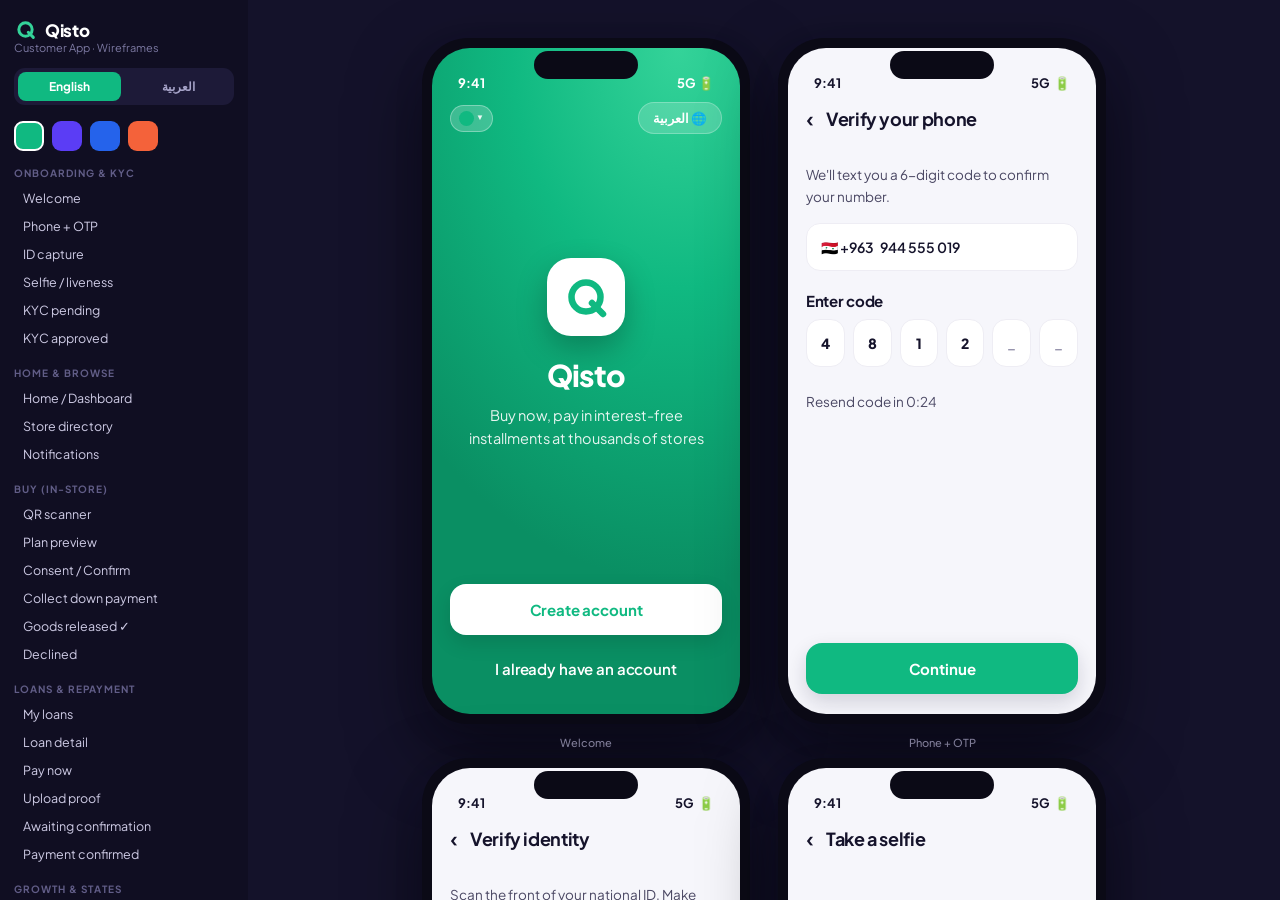
==== index.html @ 7a5c7485 "Qisto BNPL customer-app interactive wireframes Co-Authored-By: Claude Opus 4.8 <noreply@anthropic.co" ====
<!DOCTYPE html>
<html lang="en">
<head>
<meta charset="UTF-8">
<meta name="viewport" content="width=device-width, initial-scale=1.0">
<title>Qisto — Customer App Wireframes</title>
<link rel="preconnect" href="https://fonts.googleapis.com">
<link rel="preconnect" href="https://fonts.gstatic.com" crossorigin>
<link href="https://fonts.googleapis.com/css2?family=Plus+Jakarta+Sans:wght@400;500;600;700;800&family=IBM+Plex+Sans+Arabic:wght@400;500;600;700&display=swap" rel="stylesheet">
<style>
  :root{
    --brand:#5B3DF5; --brand2:#8B6FFF; --brand-d:#4A2FE0; --brand-l:#efebff;
    --mint:#10D9A0; --mint-l:#e3faf3; --warn:#FF9F1C; --warn-l:#fff3e2;
    --bad:#FF5A5F; --bad-l:#ffecee;
    --ink:#15132b; --ink2:#4a4763; --mut:#9794ad; --line:#eeedf4; --bg:#f6f6fb; --card:#fff;
    --r:22px; --sh:0 4px 18px rgba(24,20,60,.06); --sh2:0 10px 30px rgba(24,20,60,.10);
    --lat:'Plus Jakarta Sans',-apple-system,'Segoe UI',Roboto,sans-serif;
    --ar:'IBM Plex Sans Arabic','Geeza Pro',Tahoma,sans-serif;
  }
  body[data-theme="green"]{
    --brand:#10B981; --brand2:#34D399; --brand-d:#0a8f63; --brand-l:#e3f8ef;
    --mint:#0EA5A5; --mint-l:#e1f6f6;
  }
  body[data-theme="violet"]{
    --brand:#5B3DF5; --brand2:#8B6FFF; --brand-d:#4A2FE0; --brand-l:#efebff;
    --mint:#10D9A0; --mint-l:#e3faf3;
  }
  body[data-theme="ocean"]{
    --brand:#2563EB; --brand2:#4F84F7; --brand-d:#1b4fc4; --brand-l:#e8effd;
    --mint:#06B6D4; --mint-l:#e0f7fb;
  }
  body[data-theme="sunset"]{
    --brand:#F4623A; --brand2:#FF8A5B; --brand-d:#d84a26; --brand-l:#ffeae3;
    --mint:#0EA5A5; --mint-l:#e1f6f6;
  }
  .themesel{background:rgba(255,255,255,.18);border:1px solid rgba(255,255,255,.28);color:#fff;font-size:12.5px;font-weight:700;padding:7px 12px;border-radius:20px;cursor:pointer;font-family:inherit;-webkit-appearance:none;appearance:none;outline:none}
  .themesel option{color:#15132b}
  .swatches{display:flex;gap:8px;margin-bottom:16px}
  .sw{width:30px;height:30px;border-radius:9px;border:2px solid transparent;cursor:pointer;padding:0}
  .sw.on{border-color:#fff}
  .cpick{position:relative}
  .cpick-btn{display:flex;align-items:center;gap:2px;background:rgba(255,255,255,.2);border:1px solid rgba(255,255,255,.32);border-radius:20px;padding:5px 8px;cursor:pointer;color:#fff;line-height:0}
  .cdot{width:15px;height:15px;border-radius:50%;display:inline-block;border:none;padding:0}
  .cmenu{position:absolute;top:36px;inset-inline-start:0;background:#fff;border-radius:16px;padding:9px;display:none;box-shadow:0 14px 32px rgba(0,0,0,.28);z-index:70}
  .cmenu.open{display:flex;gap:9px}
  .cmenu .cdot.pick{width:26px;height:26px;cursor:pointer;border:2px solid #fff;box-shadow:0 0 0 1.5px #e6e6f0}
  .cmenu .cdot.pick:hover{transform:scale(1.12)}
  *{box-sizing:border-box;margin:0;padding:0;-webkit-font-smoothing:antialiased}
  body{font-family:var(--lat);background:#14122a;color:var(--ink);display:flex;min-height:100vh}
  /* sidebar (dev chrome) */
  .sidebar{width:248px;background:#100e22;color:#cfcce6;padding:18px 14px;overflow-y:auto;height:100vh;position:sticky;top:0;flex-shrink:0}
  .sidebar h1{font-size:17px;color:#fff;font-weight:800;letter-spacing:-.02em}
  .sidebar .sub{font-size:11px;color:#7d7aa3;margin-bottom:14px}
  .langtog{display:flex;gap:6px;background:#1d1a38;border-radius:11px;padding:4px;margin-bottom:16px}
  .langtog button{flex:1;border:none;background:transparent;color:#a6a3c8;font-size:12px;font-weight:700;padding:7px;border-radius:8px;cursor:pointer;font-family:inherit}
  .langtog button.on{background:var(--brand);color:#fff}
  .sidebar .grp{font-size:10px;text-transform:uppercase;letter-spacing:.1em;color:#615d87;margin:15px 0 5px;font-weight:700}
  .sidebar a{display:block;font-size:12.5px;color:#cfcce6;padding:6px 9px;border-radius:8px;cursor:pointer;text-decoration:none}
  .sidebar a:hover{background:#231f3f;color:#fff}
  .sidebar a.active{background:var(--brand);color:#fff}
  .stage{flex:1;display:flex;flex-wrap:wrap;gap:34px 28px;align-items:flex-start;justify-content:center;padding:38px;overflow-y:auto;height:100vh}
  /* mobile app mode (client preview) */
  body.appmode{display:block}
  body.appmode .sidebar{display:none}
  body.appmode .stage{display:flex;flex-wrap:nowrap;align-items:center;justify-content:center;padding:0;height:100dvh;background:#14122a}
  body.appmode .scapt{display:none}
  @media(max-width:700px){
    body.appmode .phone{width:100vw;height:100dvh;border-radius:0;padding:0;background:none;box-shadow:none}
    body.appmode .island{display:none}
    body.appmode .screenwrap{border-radius:0}
    body.appmode .stat{padding-top:calc(7px + env(safe-area-inset-top))}
  }
  /* phone */
  .phone{width:328px;height:686px;background:#0b0a16;border-radius:46px;padding:10px;box-shadow:var(--sh2),0 30px 70px rgba(0,0,0,.5);flex-shrink:0;position:relative}
  .screenwrap{width:100%;height:100%;background:var(--bg);border-radius:38px;overflow:hidden;position:relative}
  .island{position:absolute;top:13px;left:50%;transform:translateX(-50%);width:104px;height:28px;background:#0b0a16;border-radius:16px;z-index:50}
  .screen{display:flex;flex-direction:column;height:100%;animation:f .3s ease}
  .screen[dir="rtl"]{font-family:var(--ar)}
  .screen[dir="rtl"] .bk{transform:scaleX(-1)}
  @keyframes f{from{opacity:0;transform:translateY(8px)}to{opacity:1;transform:none}}
  .scapt{position:absolute;bottom:-25px;left:0;width:100%;text-align:center;font-size:11px;color:#86839f;font-weight:500}
  .stat{height:50px;display:flex;align-items:flex-end;justify-content:space-between;padding:0 26px 7px;font-size:13px;font-weight:700;flex-shrink:0}
  .screen[data-bg="brand"] .stat{color:#fff}
  /* generic */
  .body{flex:1;overflow-y:auto;padding:18px}
  .body::-webkit-scrollbar{width:0}
  .top{display:flex;align-items:center;gap:12px;padding:6px 18px 14px}
  .top .bk{font-size:22px;color:var(--ink);cursor:pointer;font-weight:600}
  .top h2{font-size:18px;font-weight:700;letter-spacing:-.02em}
  h2,h1,h3{letter-spacing:-.02em}
  h3{font-size:15px;font-weight:700;margin-bottom:9px}
  p.m{font-size:13.5px;color:var(--ink2);line-height:1.6}
  .card{background:var(--card);border-radius:var(--r);padding:17px;box-shadow:var(--sh);margin-bottom:13px}
  .btn{display:block;width:100%;background:var(--brand);color:#fff;border:none;padding:16px;border-radius:16px;font-size:15px;font-weight:700;cursor:pointer;text-align:center;text-decoration:none;font-family:inherit;box-shadow:0 8px 20px rgba(20,18,50,.16);letter-spacing:-.01em}
  .btn:active{transform:scale(.98)}
  .btn.sec{background:var(--brand-l);color:var(--brand);box-shadow:none}
  .btn.gho{background:transparent;color:var(--mut);box-shadow:none;font-weight:600}
  .btn.lite{background:#fff;color:var(--brand);box-shadow:0 8px 20px rgba(0,0,0,.12)}
  .ftr{padding:14px 18px 20px;flex-shrink:0}
  .ftr .btn+.btn{margin-top:8px}
  .pill{display:inline-flex;align-items:center;gap:5px;font-size:11.5px;font-weight:700;padding:5px 11px;border-radius:20px}
  .pill.ok{background:var(--mint-l);color:#06a47a} .pill.warn{background:var(--warn-l);color:#c9760a}
  .pill.bad{background:var(--bad-l);color:#e23b40} .pill.b{background:var(--brand-l);color:var(--brand)}
  .row{display:flex;justify-content:space-between;align-items:center;font-size:14px;padding:10px 0;font-weight:500}
  .row+.row{border-top:1px solid var(--line)}
  .mut{color:var(--mut);font-weight:500} .b{font-weight:700} .center{text-align:center}
  .field{background:#fff;border:1.5px solid var(--line);border-radius:14px;padding:14px;font-size:14px;margin-bottom:10px;color:var(--mut);font-weight:600}
  .big{font-size:26px;font-weight:800;letter-spacing:-.03em}
  /* brand */
  .screen[data-bg="brand"]{background:radial-gradient(120% 80% at 80% 0%,var(--brand2) 0%,var(--brand) 45%,var(--brand-d) 100%)}
  .hero{flex:1;display:flex;flex-direction:column;justify-content:center;align-items:center;color:#fff;text-align:center;padding:32px}
  .hero h1{font-size:27px;font-weight:800} .hero .logo{width:78px;height:78px;background:#fff;color:var(--brand);border-radius:24px;display:flex;align-items:center;justify-content:center;font-size:38px;margin-bottom:20px;box-shadow:0 12px 30px rgba(0,0,0,.25)}
  .badge{width:90px;height:90px;border-radius:50%;display:flex;align-items:center;justify-content:center;font-size:44px;margin:0 auto 16px}
  .glass{background:rgba(255,255,255,.16);backdrop-filter:blur(8px);border:1px solid rgba(255,255,255,.18);border-radius:20px}
  .lvlbadge{background:rgba(255,255,255,.22);font-size:11px;font-weight:800;padding:4px 11px;border-radius:20px;letter-spacing:.04em}
  /* credit card */
  .creditcard{background:radial-gradient(130% 90% at 85% 10%,var(--brand2),var(--brand) 55%,var(--brand-d));border-radius:22px;padding:20px;color:#fff;margin-bottom:15px;box-shadow:0 14px 30px rgba(20,18,50,.22);position:relative;overflow:hidden}
  .creditcard::after{content:'';position:absolute;right:-30px;top:-30px;width:120px;height:120px;background:rgba(255,255,255,.12);border-radius:50%}
  .creditcard .lab{font-size:11px;opacity:.85;font-weight:600}
  .bar{height:8px;background:rgba(255,255,255,.28);border-radius:6px;margin:11px 0 7px;overflow:hidden}
  .bar i{display:block;height:100%;background:#fff;border-radius:6px}
  /* scan */
  .scanview{flex:1;background:#0f0d1c;display:flex;flex-direction:column;align-items:center;justify-content:center;color:#fff;position:relative}
  .scanbox{width:190px;height:190px;border-radius:28px;position:relative;box-shadow:0 0 0 3px var(--brand2)}
  .scanbox span{position:absolute;width:26px;height:26px;border:3px solid var(--mint)}
  .scanbox .tl{top:-3px;left:-3px;border-right:0;border-bottom:0;border-radius:12px 0 0 0}
  .scanbox .tr{top:-3px;right:-3px;border-left:0;border-bottom:0;border-radius:0 12px 0 0}
  .scanbox .bl{bottom:-3px;left:-3px;border-right:0;border-top:0;border-radius:0 0 0 12px}
  .scanbox .br{bottom:-3px;right:-3px;border-left:0;border-top:0;border-radius:0 0 12px 0}
  .scanbox::after{content:'';position:absolute;left:10px;right:10px;top:50%;height:2px;background:var(--mint);box-shadow:0 0 14px var(--mint)}
  /* timeline */
  .timeline .step{display:flex;gap:13px;padding-bottom:16px;position:relative}
  .timeline .dot{width:28px;height:28px;border-radius:50%;display:flex;align-items:center;justify-content:center;font-size:13px;font-weight:700;flex-shrink:0;z-index:2}
  .timeline .step:not(:last-child)::before{content:'';position:absolute;inset-inline-start:14px;top:28px;bottom:2px;width:2px;background:var(--line)}
  .upbox{border:2px dashed #cdc8ec;border-radius:18px;padding:30px;text-align:center;color:var(--mut);font-size:13px;background:#faf9ff;font-weight:600}
  .store{display:flex;gap:12px;align-items:center;padding:13px 0;border-bottom:1px solid var(--line)}
  .slogo{width:46px;height:46px;border-radius:14px;background:var(--brand-l);display:flex;align-items:center;justify-content:center;font-size:22px;flex-shrink:0}
  .notif{display:flex;gap:12px;padding:13px 0;border-bottom:1px solid var(--line);font-size:13px}
  .notif .ic{width:38px;height:38px;border-radius:12px;display:flex;align-items:center;justify-content:center;flex-shrink:0;font-size:17px}
  .conf{font-size:13.5px;display:flex;gap:10px;align-items:flex-start;padding:9px 0;line-height:1.5}
  .ck{width:22px;height:22px;background:var(--brand);border-radius:7px;flex-shrink:0;display:flex;align-items:center;justify-content:center;color:#fff;font-size:13px;font-weight:800}
  .chips{display:flex;gap:8px;margin-bottom:15px;flex-wrap:wrap}
  .chip{font-size:12px;font-weight:600;padding:7px 13px;border-radius:20px;background:#fff;border:1.5px solid var(--line);color:var(--mut)}
  .chip.on{background:var(--ink);color:#fff;border-color:var(--ink)}
  /* nav */
  .nav{display:flex;background:#fff;border-top:1px solid var(--line);flex-shrink:0;padding:9px 0 8px}
  .nav>div{flex:1;text-align:center;font-size:10px;color:var(--mut);cursor:pointer;font-weight:600}
  .nav .ic{font-size:19px;display:block;margin-bottom:3px}
  .nav>div.active{color:var(--brand)}
  .nav .scan{margin-top:-30px}
  .nav .scanbtn{width:54px;height:54px;background:linear-gradient(135deg,var(--brand2),var(--brand));border-radius:50%;color:#fff;display:flex;align-items:center;justify-content:center;font-size:23px;margin:0 auto 3px;box-shadow:0 8px 18px rgba(20,18,50,.3)}
</style>
</head>
<body data-theme="green">
<div class="sidebar">
  <h1 style="display:flex;align-items:center;gap:8px"><span style="width:23px;height:23px;display:inline-block;color:var(--brand2)"><svg width="23" height="23" viewBox="0 0 100 100" fill="none" xmlns="http://www.w3.org/2000/svg" style="color:inherit"><circle cx="50" cy="50" r="29" stroke="currentColor" stroke-width="13"/><line x1="62" y1="62" x2="84" y2="84" stroke="currentColor" stroke-width="13" stroke-linecap="round"/></svg></span>Qisto</h1>
  <div class="sub">Customer App · Wireframes</div>
  <div class="langtog">
    <button id="lang-en" class="on" onclick="setLang('en')">English</button>
    <button id="lang-ar" onclick="setLang('ar')">العربية</button>
  </div>
  <div class="swatches">
    <button class="sw" data-th="green" onclick="setTheme('green')" style="background:#10B981" title="Green"></button>
    <button class="sw" data-th="violet" onclick="setTheme('violet')" style="background:#5B3DF5" title="Violet"></button>
    <button class="sw" data-th="ocean" onclick="setTheme('ocean')" style="background:#2563EB" title="Ocean"></button>
    <button class="sw" data-th="sunset" onclick="setTheme('sunset')" style="background:#F4623A" title="Sunset"></button>
  </div>
  <div class="grp">Onboarding & KYC</div>
  <a data-go="welcome">Welcome</a><a data-go="phone">Phone + OTP</a><a data-go="idcap">ID capture</a>
  <a data-go="selfie">Selfie / liveness</a><a data-go="pending">KYC pending</a><a data-go="approved">KYC approved</a>
  <div class="grp">Home & Browse</div>
  <a data-go="home">Home / Dashboard</a><a data-go="stores">Store directory</a><a data-go="notifs">Notifications</a>
  <div class="grp">Buy (in-store)</div>
  <a data-go="scan">QR scanner</a><a data-go="plan">Plan preview</a><a data-go="consent">Consent / Confirm</a>
  <a data-go="downpay">Collect down payment</a><a data-go="purchaseok">Goods released ✓</a><a data-go="declined">Declined</a>
  <div class="grp">Loans & Repayment</div>
  <a data-go="loans">My loans</a><a data-go="loandetail">Loan detail</a><a data-go="paynow">Pay now</a>
  <a data-go="upload">Upload proof</a><a data-go="awaiting">Awaiting confirmation</a><a data-go="paid">Payment confirmed</a>
  <div class="grp">Growth & states</div>
  <a data-go="levelup">Level-up</a><a data-go="overdue">Overdue</a>
</div>
<div class="stage" id="stage"></div>

<script>
const L = {
en:{ dir:'ltr', bk:'‹',
 w_tag:'Buy now, pay in interest-free installments at thousands of stores', create:'Create account', have:'I already have an account',
 ph_title:'Verify your phone', ph_sub:"We'll text you a 6-digit code to confirm your number.", ph_code:'Enter code', ph_resend:'Resend code in 0:24', cont:'Continue',
 id_title:'Verify identity', id_sub:'Scan the front of your national ID. Make sure it\'s well-lit and readable.', id_warn:'🇸🇾 Syrian ID not auto-readable? Tap “Submit manually” — our team reviews within 24h.', id_cap:'Capture ID', id_man:'Submit manually',
 sf_title:'Take a selfie', sf_sub:'We match your face to your ID. Blink when prompted.', sf_hint:'Center your face in the circle', submit:'Submit',
 pd_title:'Reviewing your details', pd_sub:"This usually takes a few minutes. We'll notify you the moment you're approved.", pd_ph:'Phone verified', pd_id:'ID verified', pd_match:'Identity match', done:'Done', inrev:'In review', pd_demo:'(demo) Continue to approved',
 ap_title:"You're approved!", ap_sub:"Welcome to Qisto. Here's your starting credit line.", ap_limit:'credit limit · 60% down payment', ap_tip:'Pay on time to level up → bigger limit, smaller down payment.', ap_cta:'Start shopping',
 hi:'Hola,', name:'María 👋', avail:'Available to spend', used:'Used', limit:'Limit', nextpay:'Next payment', nopay:'No payments due 🎉', scanpay:'Scan to pay in store', activeloans:'Active loans', noloans:'No active loans yet.\\nScan a store QR to make your first purchase.',
 stores:'Stores', search:'Search stores…', c_all:'All', c_gro:'Groceries', c_pha:'Pharmacy', c_ele:'Electronics', c_fas:'Fashion',
 st1:'Supermercado Central', st1d:'Groceries · in-store + online', st2:'Farmacia La Salud', st2d:'Pharmacy · in-store', st3:'TecnoStore', st3d:'Electronics · in-store + online', st4:'ModaVe', st4d:'Fashion · online', st5:'MotoMax', st5d:'Vehicles · in-store',
 notifs:'Notifications', n1:'You leveled up to Nivel 2!', n1d:'Bigger limit, lower down payment · 2h ago', n2:'Payment confirmed', n2d:'Farmacia confirmed your 280,000 SYP · yesterday', n3:'Payment due in 2 days', n3d:'Installment #2 · 280,000 SYP · ref LN-5821', n4:'Purchase approved', n4d:'Supermercado Central · 1,200,000 SYP · 3 days ago',
 sc_sub:'Scan the QR shown by the cashier', sc_hint:'The store enters the amount — you just scan and confirm.', sc_demo:'(demo) Simulate scan',
 pl_title:'Your payment plan', pl_today:'Pay today (down payment)', pl_then:'Then 3 payments of', pl_freq:'Frequency', pl_freqv:'Every 14 days · 0% interest', pl_sched:'Schedule', today:'Today', duenow:'due now', pl_uses:'Uses 1,200,000 SYP of your available credit.',
 cf_title:'Confirm purchase', cf_total:'Total', cf_down:'Down payment today', cf_inst:'3 installments', cf_agree:'Credit agreement', cf_c1:'I agree to repay <b>1,200,000 SYP</b> per the schedule above to the merchant.', cf_c2:'I understand missed payments affect my level & limit.', cf_disc:'By confirming, you accept the credit agreement. A signed receipt will be issued. <span class="mut">Qisto records this agreement; payments are made via your bank. Goods financed by the merchant.</span>', cf_cta:'Confirm & accept',
 dp_title:'Down payment', dp_h:'Pay 360,000 SYP to the cashier', dp_sub:"Hand the cashier your down payment (cash or transfer). They'll confirm it here.", dp_ref:'Loan reference', dp_status:'Status', dp_wait:'⏳ Waiting for merchant', dp_note:'Goods are released once the cashier confirms.', dp_demo:'(demo) Merchant confirmed',
 ok_h:'All set!', ok_sub:'Down payment received. Enjoy your purchase.', outstanding:'Outstanding', nextdue:'Next due', ok_view:'View loan & receipt',
 dc_h:'Purchase not approved', dc_sub:'This 1,200,000 SYP purchase exceeds your available credit of 400,000 SYP. Pay down an existing loan or try a smaller amount.', dc_avail:'Available', dc_this:'This purchase', dc_back:'Back to home',
 ln_title:'My loans', active:'Active', paid:'Paid', ln_left:'left of 1,200,000 SYP', ln_next:'Next: 280,000 SYP on Jun 11 · LN-5821', ln_done:'600,000 SYP · completed May 10 · on time ✓',
 ld_title:'Loan detail', ld_pay:'Payments', ld_dp:'Down payment · 360,000 SYP', ld_dpd:'Paid today · confirmed by merchant', ld_i2:'280,000 SYP · due Jun 11', ld_i2d:'Next payment', pay:'Pay', ld_i3:'280,000 SYP · due Jun 25', ld_i4:'280,000 SYP · due Jul 09', ld_inst:'View payment instructions', ld_rcpt:'📄 View receipt / agreement',
 pn_title:'Pay installment #2', pn_amt:'Amount due', pn_due:'due Jun 11', pn_to:'Transfer to the merchant', pn_bank:'Bank', pn_acct:'Account', pn_ref:'Reference (required)', pn_warn:"⚠️ Always include the reference — it's how your payment gets matched. Pay the merchant directly; Qisto doesn't collect money.", pn_cta:"I've paid — upload proof",
 up_title:'Upload proof', up_sub:"Attach your transfer receipt. This notifies the merchant to confirm — it speeds things up but doesn't replace their confirmation.", up_box:'📎\\nTap to upload screenshot\\nor photo of transfer', up_paying:'Paying', up_cta:'Submit proof',
 aw_title:'Almost done', aw_h:'Waiting for merchant to confirm', aw_sub:"We've notified Supermercado Central. Your payment shows as <b>pending</b> until they confirm receipt.", aw_inst:'Installment #2', aw_pend:'Pending confirmation', aw_proof:'Proof uploaded', aw_note:"Taking too long? After 3 days our team steps in — <b>you won't be penalized</b> for a merchant delay.", aw_demo:'(demo) Merchant confirmed',
 pc_h:'Payment confirmed', pc_sub:'280,000 SYP received. 2 payments to go.', pc_view:'View loan',
 lu_badge:'NIVEL 1 → NIVEL 2', lu_h:'You leveled up!', lu_sub:'Paying on time pays off.', lu_newlim:'New limit', lu_down:'Down payment', lu_cta:'Shop now',
 ov_title:'Payment overdue', ov_h:'280,000 SYP is 3 days overdue', ov_sub:'Pay now to keep your level and avoid limit reduction.', ov_inst:'Installment #2', overdue:'Overdue', ov_was:'Was due', ov_imp:'Impact', ov_frozen:'Level frozen', ov_cta:'Pay 280,000 SYP now',
 nav_home:'Home', nav_stores:'Stores', nav_loans:'Loans', nav_profile:'Profile' },

ar:{ dir:'rtl', bk:'‹',
 w_tag:'اشترِ الآن وادفع على أقساط بدون فوائد في آلاف المتاجر', create:'إنشاء حساب', have:'لديّ حساب بالفعل',
 ph_title:'تحقّق من رقم هاتفك', ph_sub:'سنرسل لك رمزاً مكوّناً من 6 أرقام لتأكيد رقمك.', ph_code:'أدخل الرمز', ph_resend:'إعادة إرسال الرمز خلال 0:24', cont:'متابعة',
 id_title:'تحقّق من الهوية', id_sub:'صوّر الوجه الأمامي لبطاقتك الوطنية. تأكّد من وضوحها وإضاءتها الجيدة.', id_warn:'🇸🇾 تعذّرت قراءة الهوية السورية تلقائياً؟ اضغط «إرسال يدوي» — يراجعها فريقنا خلال 24 ساعة.', id_cap:'التقاط الهوية', id_man:'إرسال يدوي',
 sf_title:'التقط صورة شخصية', sf_sub:'نطابق وجهك مع هويتك. اطرف بعينك عند الطلب.', sf_hint:'ضع وجهك داخل الدائرة', submit:'إرسال',
 pd_title:'نراجع بياناتك', pd_sub:'تستغرق هذه العملية عادةً بضع دقائق. سنخطرك فور الموافقة.', pd_ph:'تم التحقق من الهاتف', pd_id:'تم التحقق من الهوية', pd_match:'مطابقة الهوية', done:'تم', inrev:'قيد المراجعة', pd_demo:'(تجريبي) المتابعة إلى الموافقة',
 ap_title:'تمت الموافقة!', ap_sub:'أهلاً بك في Qisto. إليك حدّك الائتماني المبدئي.', ap_limit:'الحد الائتماني · دفعة أولى 60%', ap_tip:'ادفع في الوقت المحدد لترتقي بمستواك ← حدّ أكبر ودفعة أولى أقل.', ap_cta:'ابدأ التسوّق',
 hi:'مرحباً،', name:'مريم 👋', avail:'المتاح للإنفاق', used:'المستخدَم', limit:'الحد', nextpay:'الدفعة القادمة', nopay:'لا توجد دفعات مستحقة 🎉', scanpay:'امسح للدفع في المتجر', activeloans:'القروض النشطة', noloans:'لا توجد قروض نشطة بعد.\\nامسح رمز QR في المتجر لإجراء أول عملية شراء.',
 stores:'المتاجر', search:'ابحث عن المتاجر…', c_all:'الكل', c_gro:'بقالة', c_pha:'صيدلية', c_ele:'إلكترونيات', c_fas:'أزياء',
 st1:'السوبر ماركت المركزي', st1d:'بقالة · بالمتجر + أونلاين', st2:'صيدلية الشفاء', st2d:'صيدلية · بالمتجر', st3:'تكنو ستور', st3d:'إلكترونيات · بالمتجر + أونلاين', st4:'أزياء', st4d:'أزياء · أونلاين', st5:'موتو ماكس', st5d:'مركبات · بالمتجر',
 notifs:'الإشعارات', n1:'لقد ارتقيت إلى المستوى 2!', n1d:'حدّ أكبر ودفعة أولى أقل · قبل ساعتين', n2:'تم تأكيد الدفعة', n2d:'أكّدت الصيدلية دفعتك 280,000 SYP · أمس', n3:'دفعة مستحقة خلال يومين', n3d:'القسط رقم 2 · 280,000 SYP · مرجع LN-5821', n4:'تمت الموافقة على الشراء', n4d:'السوبر ماركت المركزي · 1,200,000 SYP · قبل 3 أيام',
 sc_sub:'امسح رمز QR الذي يعرضه أمين الصندوق', sc_hint:'يُدخل المتجر المبلغ — كل ما عليك هو المسح والتأكيد.', sc_demo:'(تجريبي) محاكاة المسح',
 pl_title:'خطة الدفع الخاصة بك', pl_today:'ادفع اليوم (الدفعة الأولى)', pl_then:'ثم 3 دفعات بقيمة', pl_freq:'التكرار', pl_freqv:'كل 14 يوماً · بدون فوائد', pl_sched:'الجدول', today:'اليوم', duenow:'مستحقة الآن', pl_uses:'يستخدم 1,200,000 SYP من رصيدك المتاح.',
 cf_title:'تأكيد الشراء', cf_total:'الإجمالي', cf_down:'الدفعة الأولى اليوم', cf_inst:'3 أقساط', cf_agree:'اتفاقية الائتمان', cf_c1:'أوافق على سداد <b>1,200,000 SYP</b> وفقاً للجدول أعلاه إلى التاجر.', cf_c2:'أدرك أن تأخّر الدفعات يؤثّر على مستواي وحدّي الائتماني.', cf_disc:'بالتأكيد، فإنك توافق على اتفاقية الائتمان وسيتم إصدار إيصال. <span class="mut">تسجّل Qisto هذه الاتفاقية؛ وتُدفع المبالغ عبر مصرفك. التاجر هو من يموّل البضاعة.</span>', cf_cta:'تأكيد وموافقة',
 dp_title:'الدفعة الأولى', dp_h:'ادفع 360,000 SYP لأمين الصندوق', dp_sub:'سلّم أمين الصندوق دفعتك الأولى (نقداً أو تحويلاً). سيؤكّدها هنا.', dp_ref:'رقم القرض المرجعي', dp_status:'الحالة', dp_wait:'⏳ بانتظار التاجر', dp_note:'تُسلَّم البضاعة بمجرد تأكيد أمين الصندوق.', dp_demo:'(تجريبي) أكّد التاجر',
 ok_h:'تم كل شيء!', ok_sub:'تم استلام الدفعة الأولى. استمتع بمشترياتك.', outstanding:'المتبقّي', nextdue:'الاستحقاق القادم', ok_view:'عرض القرض والإيصال',
 dc_h:'لم تتم الموافقة على الشراء', dc_sub:'هذه العملية بقيمة 1,200,000 SYP تتجاوز رصيدك المتاح البالغ 400,000 SYP. سدّد قرضاً قائماً أو جرّب مبلغاً أصغر.', dc_avail:'المتاح', dc_this:'هذه العملية', dc_back:'العودة للرئيسية',
 ln_title:'قروضي', active:'نشط', paid:'مدفوع', ln_left:'متبقٍّ من 1,200,000 SYP', ln_next:'التالي: 280,000 SYP في 11 يونيو · LN-5821', ln_done:'600,000 SYP · اكتمل في 10 مايو · في الوقت المحدد ✓',
 ld_title:'تفاصيل القرض', ld_pay:'الدفعات', ld_dp:'الدفعة الأولى · 360,000 SYP', ld_dpd:'مدفوعة اليوم · أكّدها التاجر', ld_i2:'280,000 SYP · تستحق 11 يونيو', ld_i2d:'الدفعة القادمة', pay:'ادفع', ld_i3:'280,000 SYP · تستحق 25 يونيو', ld_i4:'280,000 SYP · تستحق 9 يوليو', ld_inst:'عرض تعليمات الدفع', ld_rcpt:'📄 عرض الإيصال / الاتفاقية',
 pn_title:'ادفع القسط رقم 2', pn_amt:'المبلغ المستحق', pn_due:'تستحق 11 يونيو', pn_to:'حوّل إلى التاجر', pn_bank:'المصرف', pn_acct:'الحساب', pn_ref:'الرقم المرجعي (مطلوب)', pn_warn:'⚠️ أرفق الرقم المرجعي دائماً — به تتم مطابقة دفعتك. ادفع للتاجر مباشرةً؛ Qisto لا تُحصّل الأموال.', pn_cta:'لقد دفعت — ارفع الإثبات',
 up_title:'رفع الإثبات', up_sub:'أرفق إيصال التحويل. هذا يُخطر التاجر ليؤكّد — يُسرّع العملية لكنه لا يغني عن تأكيده.', up_box:'📎\\nاضغط لرفع لقطة شاشة\\nأو صورة للتحويل', up_paying:'تدفع', up_cta:'إرسال الإثبات',
 aw_title:'أوشكنا على الانتهاء', aw_h:'بانتظار تأكيد التاجر', aw_sub:'لقد أخطرنا السوبر ماركت المركزي. تظهر دفعتك كـ <b>معلّقة</b> حتى يؤكّد الاستلام.', aw_inst:'القسط رقم 2', aw_pend:'بانتظار التأكيد', aw_proof:'تم رفع الإثبات', aw_note:'تأخّر الأمر؟ بعد 3 أيام يتدخّل فريقنا — <b>لن تتحمّل أي عقوبة</b> بسبب تأخّر التاجر.', aw_demo:'(تجريبي) أكّد التاجر',
 pc_h:'تم تأكيد الدفعة', pc_sub:'تم استلام 280,000 SYP. تبقّت دفعتان.', pc_view:'عرض القرض',
 lu_badge:'المستوى 1 ← المستوى 2', lu_h:'لقد ارتقيت بمستواك!', lu_sub:'الالتزام بالدفع يكافئك.', lu_newlim:'الحد الجديد', lu_down:'الدفعة الأولى', lu_cta:'تسوّق الآن',
 ov_title:'دفعة متأخّرة', ov_h:'تأخّرت 280,000 SYP لمدة 3 أيام', ov_sub:'ادفع الآن للحفاظ على مستواك وتجنّب خفض حدّك.', ov_inst:'القسط رقم 2', overdue:'متأخّرة', ov_was:'كانت مستحقة', ov_imp:'الأثر', ov_frozen:'تم تجميد المستوى', ov_cta:'ادفع 280,000 SYP الآن',
 nav_home:'الرئيسية', nav_stores:'المتاجر', nav_loans:'قروضي', nav_profile:'حسابي' },
};

let lang='en';
let theme=(()=>{try{return localStorage.getItem('qt')||'green'}catch(e){return 'green'}})();
const APP=/[?&](app|preview)/.test(location.search)||(window.innerWidth<820&&!/[?&]gallery/.test(location.search));
let active='welcome';
// Qisto logo mark: clean Q monogram (ring + tail), inherits color via currentColor
const MARK=(size)=>`<svg width="${size}" height="${size}" viewBox="0 0 100 100" fill="none" xmlns="http://www.w3.org/2000/svg" style="display:block;color:inherit">
<circle cx="50" cy="50" r="29" stroke="currentColor" stroke-width="13"/>
<line x1="62" y1="62" x2="84" y2="84" stroke="currentColor" stroke-width="13" stroke-linecap="round"/>
</svg>`;
const sb=`<div class="stat"><span>9:41</span><span>5G &nbsp;🔋</span></div>`;
function nl(s){return s.replace(/\\n/g,'<br>');}
function nav(t,active){
  const tab=(id,k,ic)=>`<div data-go="${id}" class="${active===k?'active':''}"><span class="ic">${ic}</span>${t['nav_'+k]}</div>`;
  return `<div class="nav">${tab('home','home','⌂')}${tab('stores','stores','▦')}<div class="scan" data-go="scan"><div class="scanbtn">⧉</div></div>${tab('loans','loans','▤')}${tab('approved','profile','◍')}</div>`;
}

const S = {
welcome:{cap:'Welcome',bg:'brand',noSb:1,html:t=>`
 <div class="stat" style="color:#fff"><span>9:41</span><span>5G 🔋</span></div>
 <div style="display:flex;justify-content:space-between;align-items:center;gap:10px;padding:4px 18px">
   <div class="cpick"><button class="cpick-btn" onclick="event.stopPropagation();document.getElementById('cmenu').classList.toggle('open')"><span class="cdot" style="background:var(--brand)"></span><span style="font-size:8px;opacity:.9">▼</span></button><div class="cmenu" id="cmenu">${[['green','#10B981'],['violet','#5B3DF5'],['ocean','#2563EB'],['sunset','#F4623A']].map(o=>`<button class="cdot pick" title="${o[0]}" style="background:${o[1]}" onclick="event.stopPropagation();setTheme('${o[0]}');document.getElementById('cmenu').classList.remove('open')"></button>`).join('')}</div></div>
   <div onclick="event.stopPropagation();setLang('${lang==='en'?'ar':'en'}')" style="background:rgba(255,255,255,.18);border:1px solid rgba(255,255,255,.25);color:#fff;font-size:12.5px;font-weight:700;padding:7px 14px;border-radius:20px;cursor:pointer">${lang==='en'?'العربية':'English'} 🌐</div>
 </div>
 <div class="hero"><div class="logo">${MARK('50px')}</div><h1 style="font-size:30px;letter-spacing:-.03em">Qisto</h1>
   <p style="opacity:.9;font-size:14.5px;line-height:1.6;margin-top:10px">${t.w_tag}</p></div>
 <div class="ftr"><a class="btn lite" data-go="phone">${t.create}</a><a class="btn gho" style="color:#fff" data-go="home">${t.have}</a></div>`},

phone:{cap:'Phone + OTP',html:t=>`
 <div class="top"><span class="bk" data-go="welcome">${t.bk}</span><h2>${t.ph_title}</h2></div>
 <div class="body"><p class="m" style="margin-bottom:16px">${t.ph_sub}</p>
   <div class="field" style="color:var(--ink)">🇸🇾 +963 &nbsp; 944 555 019</div>
   <h3 style="margin-top:20px">${t.ph_code}</h3>
   <div style="display:flex;gap:8px;margin:6px 0 14px">${[4,8,1,2].map(n=>`<div class="field" style="flex:1;text-align:center;color:var(--ink);font-weight:800">${n}</div>`).join('')}<div class="field" style="flex:1;text-align:center">_</div><div class="field" style="flex:1;text-align:center">_</div></div>
   <p class="m">${t.ph_resend}</p></div>
 <div class="ftr"><a class="btn" data-go="idcap">${t.cont}</a></div>`},

idcap:{cap:'ID capture',html:t=>`
 <div class="top"><span class="bk" data-go="phone">${t.bk}</span><h2>${t.id_title}</h2></div>
 <div class="body"><p class="m" style="margin-bottom:16px">${t.id_sub}</p>
   <div style="background:#0f0d1c;border-radius:18px;height:200px;display:flex;align-items:center;justify-content:center;margin-bottom:13px"><div style="width:80%;height:70%;border:2px dashed rgba(255,255,255,.45);border-radius:14px;display:flex;align-items:center;justify-content:center;font-size:40px">🪪</div></div>
   <div class="card" style="background:var(--warn-l);box-shadow:none"><p class="m" style="color:#9a5d05">${t.id_warn}</p></div></div>
 <div class="ftr"><a class="btn" data-go="selfie">${t.id_cap}</a><a class="btn gho" data-go="selfie">${t.id_man}</a></div>`},

selfie:{cap:'Selfie / liveness',html:t=>`
 <div class="top"><span class="bk" data-go="idcap">${t.bk}</span><h2>${t.sf_title}</h2></div>
 <div class="body center" style="display:flex;flex-direction:column;justify-content:center">
   <p class="m" style="margin-bottom:20px">${t.sf_sub}</p>
   <div style="width:210px;height:210px;border-radius:50%;background:#0f0d1c;margin:6px auto;border:4px solid var(--brand2);display:flex;align-items:center;justify-content:center;font-size:70px">🙂</div>
   <p class="m" style="margin-top:18px">${t.sf_hint}</p></div>
 <div class="ftr"><a class="btn" data-go="pending">${t.submit}</a></div>`},

pending:{cap:'KYC pending',html:t=>`
 <div class="body center" style="display:flex;flex-direction:column;justify-content:center">
   <div class="badge" style="background:var(--warn-l)">⏳</div><h3 style="font-size:20px">${t.pd_title}</h3>
   <p class="m" style="margin-top:10px;padding:0 12px">${t.pd_sub}</p>
   <div class="card" style="margin-top:24px;text-align:start"><div class="row"><span>${t.pd_ph}</span><span class="pill ok">✓ ${t.done}</span></div><div class="row"><span>${t.pd_id}</span><span class="pill ok">✓ ${t.done}</span></div><div class="row"><span>${t.pd_match}</span><span class="pill warn">${t.inrev}</span></div></div></div>
 <div class="ftr"><a class="btn sec" data-go="approved">${t.pd_demo}</a></div>`},

approved:{cap:'KYC approved — Level 1',bg:'brand',html:t=>`
 <div class="hero"><div class="badge glass">🎉</div><h1 style="font-size:25px">${t.ap_title}</h1>
   <p style="opacity:.9;margin-top:10px">${t.ap_sub}</p>
   <div class="glass" style="padding:20px;margin-top:24px;width:100%"><span class="lvlbadge">NIVEL 1</span><div class="big" style="margin-top:12px">400,000 SYP</div><p style="opacity:.85;font-size:12px">${t.ap_limit}</p></div>
   <p style="opacity:.85;font-size:12.5px;margin-top:16px">${t.ap_tip}</p></div>
 <div class="ftr"><a class="btn lite" data-go="home">${t.ap_cta}</a></div>`},

home:{cap:'Home / Dashboard',html:t=>`
 <div class="body" style="padding-bottom:6px">
   <div style="display:flex;justify-content:space-between;align-items:center;margin-bottom:16px"><div><p class="mut" style="font-size:12px">${t.hi}</p><h2 style="font-size:19px">${t.name}</h2></div><span data-go="notifs" style="font-size:21px;position:relative;cursor:pointer">🔔<span style="position:absolute;top:-2px;right:-3px;width:9px;height:9px;background:var(--bad);border-radius:50%;border:1.5px solid #fff"></span></span></div>
   <div class="creditcard"><span class="lvlbadge">NIVEL 1</span><div class="lab" style="margin-top:13px">${t.avail}</div><div class="big">400,000 SYP</div><div class="bar"><i style="width:8%"></i></div><div style="display:flex;justify-content:space-between;font-size:11px;opacity:.85"><span>${t.used} 0 SYP</span><span>${t.limit} 400,000 SYP</span></div></div>
   <div class="card" style="background:var(--warn-l);box-shadow:none;display:flex;justify-content:space-between;align-items:center"><div><div class="b" style="font-size:13px">${t.nextpay}</div><p class="m" style="color:#9a5d05">${t.nopay}</p></div></div>
   <a class="btn" data-go="scan" style="margin:4px 0 14px">⧉ &nbsp;${t.scanpay}</a>
   <h3>${t.activeloans}</h3><div class="card center"><p class="m">${nl(t.noloans)}</p></div></div>
 ${nav(t,'home')}`},

stores:{cap:'Store directory',html:t=>`
 <div class="top"><h2>${t.stores}</h2></div>
 <div class="body" style="padding-top:0"><div class="field" style="margin-bottom:15px">🔎 ${t.search}</div>
   <div class="chips">${[['c_all',1],['c_gro'],['c_pha'],['c_ele'],['c_fas']].map(c=>`<span class="chip ${c[1]?'on':''}">${t[c[0]]}</span>`).join('')}</div>
   ${[['🛒','st1','st1d'],['💊','st2','st2d'],['📱','st3','st3d'],['👕','st4','st4d'],['🏍️','st5','st5d']].map(s=>`<div class="store"><div class="slogo">${s[0]}</div><div style="flex:1"><div class="b" style="font-size:14px">${t[s[1]]}</div><p class="mut" style="font-size:12px">${t[s[2]]}</p></div><span class="mut">›</span></div>`).join('')}</div>`},

notifs:{cap:'Notifications',html:t=>`
 <div class="top"><span class="bk" data-go="home">${t.bk}</span><h2>${t.notifs}</h2></div>
 <div class="body" style="padding-top:0">${[['🚀','var(--mint-l)','n1','n1d'],['✓','var(--mint-l)','n2','n2d'],['⏰','var(--warn-l)','n3','n3d'],['🛍️','var(--brand-l)','n4','n4d']].map(n=>`<div class="notif"><div class="ic" style="background:${n[1]}">${n[0]}</div><div><div class="b">${t[n[2]]}</div><p class="mut" style="font-size:12px">${t[n[3]]}</p></div></div>`).join('')}</div>`},

scan:{cap:'QR scanner',noSb:1,html:t=>`
 <div class="stat" style="color:#fff"><span>9:41</span><span>5G 🔋</span></div>
 <div class="scanview"><span class="bk" data-go="home" style="position:absolute;top:8px;inset-inline-start:20px;color:#fff;font-size:26px;cursor:pointer">${t.bk}</span>
   <p style="margin-bottom:22px;opacity:.85">${t.sc_sub}</p>
   <div class="scanbox"><span class="tl"></span><span class="tr"></span><span class="bl"></span><span class="br"></span></div>
   <p style="margin-top:26px;font-size:13px;opacity:.65;padding:0 34px;text-align:center">${t.sc_hint}</p>
   <a class="btn" data-go="plan" style="width:auto;padding:13px 28px;margin-top:20px">${t.sc_demo}</a></div>`},

plan:{cap:'Plan preview',html:t=>`
 <div class="top"><span class="bk" data-go="scan">${t.bk}</span><h2>${t.pl_title}</h2></div>
 <div class="body"><div class="card center" style="background:var(--brand-l);box-shadow:none"><div class="slogo" style="margin:0 auto 8px">🛒</div><div class="b">${t.st1}</div><div class="big" style="color:var(--brand);margin-top:4px">1,200,000 SYP</div><p class="mut" style="font-size:12px">Order #POS-99213</p></div>
   <div class="card"><div class="row"><span class="b">${t.pl_today}</span><span class="b" style="color:var(--brand)">360,000 SYP</span></div><div class="row"><span class="mut">${t.pl_then}</span><span>280,000 SYP</span></div><div class="row"><span class="mut">${t.pl_freq}</span><span>${t.pl_freqv}</span></div></div>
   <div class="card" style="background:#faf9ff;box-shadow:none"><h3 style="font-size:13px;margin-bottom:6px">${t.pl_sched}</h3>${[[t.today,'360,000 SYP',t.duenow],['11 Jun','280,000 SYP',''],['25 Jun','280,000 SYP',''],['09 Jul','280,000 SYP','']].map(r=>`<div class="row" style="padding:7px 0"><span class="mut">${r[0]}</span><span>${r[1]} ${r[2]?`<span class="mut" style="font-size:11px">${r[2]}</span>`:''}</span></div>`).join('')}</div>
   <p class="m center">${t.pl_uses}</p></div>
 <div class="ftr"><a class="btn" data-go="consent">${t.cont}</a></div>`},

consent:{cap:'Consent / Confirm',html:t=>`
 <div class="top"><span class="bk" data-go="plan">${t.bk}</span><h2>${t.cf_title}</h2></div>
 <div class="body"><div class="card"><div class="row"><span class="mut">${t.cf_total}</span><span class="b">1,200,000 SYP</span></div><div class="row"><span class="mut">${t.cf_down}</span><span class="b">360,000 SYP</span></div><div class="row"><span class="mut">${t.cf_inst}</span><span class="b">280,000 SYP × 3</span></div></div>
   <h3 style="margin-top:6px">${t.cf_agree}</h3><div class="card"><div class="conf"><span class="ck">✓</span><span>${t.cf_c1}</span></div><div class="conf"><span class="ck">✓</span><span>${t.cf_c2}</span></div></div>
   <p class="m">${t.cf_disc}</p></div>
 <div class="ftr"><a class="btn" data-go="downpay">${t.cf_cta}</a></div>`},

downpay:{cap:'Collect down payment',html:t=>`
 <div class="top"><span class="bk" data-go="consent">${t.bk}</span><h2>${t.dp_title}</h2></div>
 <div class="body center" style="display:flex;flex-direction:column;justify-content:center"><div class="badge" style="background:var(--brand-l)">💵</div><h3 style="font-size:19px">${t.dp_h}</h3><p class="m" style="margin-top:10px;padding:0 10px">${t.dp_sub}</p>
   <div class="card" style="margin-top:22px;text-align:start;background:#faf9ff;box-shadow:none"><div class="row"><span class="mut">${t.dp_ref}</span><span class="b">LN-2026-0005821</span></div><div class="row"><span class="mut">${t.dp_status}</span><span class="pill warn">${t.dp_wait}</span></div></div>
   <p class="m" style="margin-top:16px">${t.dp_note}</p></div>
 <div class="ftr"><a class="btn sec" data-go="purchaseok">${t.dp_demo}</a></div>`},

purchaseok:{cap:'Goods released',bg:'brand',html:t=>`
 <div class="hero"><div class="badge glass">✅</div><h1 style="font-size:24px">${t.ok_h}</h1><p style="opacity:.9;margin-top:10px">${t.ok_sub}</p>
   <div class="glass" style="padding:18px;margin-top:22px;width:100%;text-align:start"><div style="display:flex;justify-content:space-between;font-size:13px;margin-bottom:7px"><span style="opacity:.85">${t.outstanding}</span><span class="b">840,000 SYP</span></div><div style="display:flex;justify-content:space-between;font-size:13px"><span style="opacity:.85">${t.nextdue}</span><span class="b">11 Jun · 280,000 SYP</span></div></div></div>
 <div class="ftr"><a class="btn lite" data-go="loandetail">${t.ok_view}</a><a class="btn gho" style="color:#fff" data-go="home">${t.done}</a></div>`},

declined:{cap:'Declined',html:t=>`
 <div class="body center" style="display:flex;flex-direction:column;justify-content:center"><div class="badge" style="background:var(--bad-l)">✕</div><h3 style="font-size:19px">${t.dc_h}</h3><p class="m" style="margin-top:10px;padding:0 14px">${t.dc_sub}</p>
   <div class="card" style="margin-top:20px"><div class="row"><span class="mut">${t.dc_avail}</span><span class="b">400,000 SYP</span></div><div class="row"><span class="mut">${t.dc_this}</span><span class="b">1,200,000 SYP</span></div></div></div>
 <div class="ftr"><a class="btn" data-go="home">${t.dc_back}</a></div>`},

loans:{cap:'My loans',html:t=>`
 <div class="top"><h2>${t.ln_title}</h2></div>
 <div class="body" style="padding-top:0"><div class="card" data-go="loandetail" style="cursor:pointer"><div style="display:flex;justify-content:space-between"><div class="b">${t.st1}</div><span class="pill warn">${t.active}</span></div><div class="big" style="font-size:23px;margin:7px 0">840,000 SYP <span class="mut" style="font-size:13px;font-weight:500">${t.ln_left}</span></div><div class="bar" style="background:var(--line)"><i style="width:30%;background:var(--brand)"></i></div><p class="mut" style="font-size:12px;margin-top:7px">${t.ln_next}</p></div>
   <div class="card"><div style="display:flex;justify-content:space-between"><div class="b">${t.st2}</div><span class="pill ok">${t.paid}</span></div><p class="mut" style="font-size:12px;margin-top:7px">${t.ln_done}</p></div></div>
 ${nav(t,'loans')}`},

loandetail:{cap:'Loan detail',html:t=>`
 <div class="top"><span class="bk" data-go="loans">${t.bk}</span><h2>${t.ld_title}</h2></div>
 <div class="body"><div class="card"><div style="display:flex;justify-content:space-between;align-items:center"><div><div class="b">${t.st1}</div><p class="mut" style="font-size:12px">LN-2026-0005821</p></div><span class="pill warn">${t.active}</span></div><div class="row" style="margin-top:8px"><span class="mut">${t.outstanding}</span><span class="big" style="font-size:23px">840,000 SYP</span></div></div>
   <h3>${t.ld_pay}</h3><div class="card"><div class="timeline">
     <div class="step"><div class="dot" style="background:var(--mint);color:#fff">✓</div><div><div class="b" style="font-size:13px">${t.ld_dp}</div><p class="mut" style="font-size:12px">${t.ld_dpd}</p></div></div>
     <div class="step"><div class="dot" style="background:var(--brand);color:#fff">2</div><div style="flex:1"><div class="b" style="font-size:13px">${t.ld_i2}</div><p class="mut" style="font-size:12px">${t.ld_i2d}</p></div><a class="pill b" data-go="paynow" style="cursor:pointer">${t.pay}</a></div>
     <div class="step"><div class="dot" style="background:#eee;color:var(--mut)">3</div><div><div style="font-size:13px">${t.ld_i3}</div></div></div>
     <div class="step"><div class="dot" style="background:#eee;color:var(--mut)">4</div><div><div style="font-size:13px">${t.ld_i4}</div></div></div></div></div>
   <a class="btn sec" data-go="paynow">${t.ld_inst}</a><a class="btn gho" data-go="loans" style="margin-top:4px">${t.ld_rcpt}</a></div>`},

paynow:{cap:'Pay now',html:t=>`
 <div class="top"><span class="bk" data-go="loandetail">${t.bk}</span><h2>${t.pn_title}</h2></div>
 <div class="body"><div class="card center" style="background:var(--brand-l);box-shadow:none"><p class="mut" style="font-size:12px">${t.pn_amt}</p><div class="big" style="color:var(--brand)">280,000 SYP</div><p class="mut" style="font-size:12px">${t.pn_due}</p></div>
   <h3>${t.pn_to}</h3><div class="card"><div class="row"><span class="mut">${t.pn_bank}</span><span class="b">Banco XXX 🔁</span></div><div class="row"><span class="mut">${t.pn_acct}</span><span class="b">0102-xxxx 🔁</span></div><div class="row"><span class="mut">${t.pn_ref}</span><span class="b" style="color:var(--brand)">LN-…5821 🔁</span></div></div>
   <div class="card" style="background:var(--warn-l);box-shadow:none"><p class="m" style="color:#9a5d05">${t.pn_warn}</p></div></div>
 <div class="ftr"><a class="btn" data-go="upload">${t.pn_cta}</a></div>`},

upload:{cap:'Upload proof',html:t=>`
 <div class="top"><span class="bk" data-go="paynow">${t.bk}</span><h2>${t.up_title}</h2></div>
 <div class="body"><p class="m" style="margin-bottom:15px">${t.up_sub}</p><div class="upbox">${nl(t.up_box)}</div>
   <div class="card" style="margin-top:15px"><div class="row"><span class="mut">${t.up_paying}</span><span class="b">280,000 SYP</span></div><div class="row"><span class="mut">${t.pn_ref}</span><span class="b">LN-…5821</span></div></div></div>
 <div class="ftr"><a class="btn" data-go="awaiting">${t.up_cta}</a></div>`},

awaiting:{cap:'Awaiting confirmation',html:t=>`
 <div class="top"><span class="bk" data-go="loandetail">${t.bk}</span><h2>${t.aw_title}</h2></div>
 <div class="body center" style="display:flex;flex-direction:column;justify-content:center"><div class="badge" style="background:var(--warn-l)">⏳</div><h3 style="font-size:19px">${t.aw_h}</h3><p class="m" style="margin-top:10px;padding:0 12px">${t.aw_sub}</p>
   <div class="card" style="margin-top:20px;text-align:start"><div class="row"><span class="mut">${t.aw_inst}</span><span class="pill warn">${t.aw_pend}</span></div><div class="row"><span class="mut">${t.aw_proof}</span><span class="pill ok">✓</span></div></div>
   <p class="m" style="margin-top:16px">${t.aw_note}</p></div>
 <div class="ftr"><a class="btn sec" data-go="paid">${t.aw_demo}</a></div>`},

paid:{cap:'Payment confirmed',bg:'brand',html:t=>`
 <div class="hero"><div class="badge glass" style="background:rgba(16,217,160,.3)">✓</div><h1 style="font-size:23px">${t.pc_h}</h1><p style="opacity:.9;margin-top:10px">${t.pc_sub}</p>
   <div class="glass" style="padding:18px;margin-top:22px;width:100%;text-align:start"><div style="display:flex;justify-content:space-between;font-size:13px;margin-bottom:7px"><span style="opacity:.85">${t.outstanding}</span><span class="b">560,000 SYP</span></div><div style="display:flex;justify-content:space-between;font-size:13px"><span style="opacity:.85">${t.nextdue}</span><span class="b">25 Jun · 280,000 SYP</span></div></div></div>
 <div class="ftr"><a class="btn lite" data-go="loandetail">${t.pc_view}</a><a class="btn gho" style="color:#fff" data-go="home">${t.done}</a></div>`},

levelup:{cap:'Level-up',bg:'brand',html:t=>`
 <div class="hero"><div class="badge glass" style="font-size:50px">🚀</div><span class="lvlbadge" style="font-size:13px">${t.lu_badge}</span><h1 style="font-size:25px;margin-top:16px">${t.lu_h}</h1><p style="opacity:.9;margin-top:10px">${t.lu_sub}</p>
   <div class="glass" style="padding:20px;margin-top:22px;width:100%"><div style="display:flex;justify-content:space-between;font-size:14px;margin-bottom:9px"><span style="opacity:.85">${t.lu_newlim}</span><span class="b">400,000 SYP → 1,000,000 SYP</span></div><div style="display:flex;justify-content:space-between;font-size:14px"><span style="opacity:.85">${t.lu_down}</span><span class="b">60% → 40%</span></div></div></div>
 <div class="ftr"><a class="btn lite" data-go="home">${t.lu_cta}</a></div>`},

overdue:{cap:'Overdue',html:t=>`
 <div class="top"><span class="bk" data-go="loans">${t.bk}</span><h2>${t.ov_title}</h2></div>
 <div class="body"><div class="card center" style="background:var(--bad-l);box-shadow:none"><div class="badge" style="background:#fff;width:64px;height:64px;font-size:30px;margin-bottom:8px">⚠️</div><h3 style="font-size:18px;color:#e23b40">${t.ov_h}</h3><p class="m" style="color:#b23035;margin-top:8px">${t.ov_sub}</p></div>
   <div class="card"><div class="row"><span class="mut">${t.ov_inst}</span><span class="pill bad">${t.overdue}</span></div><div class="row"><span class="mut">${t.ov_was}</span><span>11 Jun</span></div><div class="row"><span class="mut">${t.ov_imp}</span><span class="mut">${t.ov_frozen}</span></div></div></div>
 <div class="ftr"><a class="btn" data-go="paynow">${t.ov_cta}</a></div>`},
};

const stage=document.getElementById('stage');
function render(){
  const t=L[lang];
  if(APP){
    const s=S[active]||S.welcome;
    stage.innerHTML=`<div class="phone"><div class="island"></div><div class="screenwrap"><div class="screen" dir="${t.dir}" lang="${lang}" id="sc-${active}" data-bg="${s.bg||''}">${s.noSb?'':sb}${s.html(t)}</div></div></div>`;
    bind(); return;
  }
  stage.innerHTML='';
  for(const k in S){
    const s=S[k];
    const ph=document.createElement('div');ph.className='phone';
    ph.innerHTML=`<div class="island"></div><div class="screenwrap"><div class="screen" dir="${t.dir}" lang="${lang}" id="sc-${k}" data-bg="${s.bg||''}">${s.noSb?'':sb}${s.html(t)}</div></div><div class="scapt">${s.cap}</div>`;
    stage.appendChild(ph);
  }
  document.getElementById('lang-en').classList.toggle('on',lang==='en');
  document.getElementById('lang-ar').classList.toggle('on',lang==='ar');
  bind();
}
function show(id){
  const el=document.getElementById('sc-'+id);
  if(el){const p=el.closest('.phone');p.scrollIntoView({behavior:'smooth',block:'center',inline:'center'});
    p.animate([{boxShadow:'0 0 0 4px var(--mint)'},{boxShadow:'var(--sh2),0 30px 70px rgba(0,0,0,.5)'}],{duration:1000});}
  document.querySelectorAll('.sidebar a').forEach(a=>a.classList.toggle('active',a.dataset.go===id));
}
function go(id){ if(APP){active=id;window.scrollTo(0,0);render();} else show(id); }
function bind(){document.querySelectorAll('[data-go]').forEach(e=>{e.onclick=ev=>{ev.stopPropagation();go(e.dataset.go);};});}
window.setTheme=setTheme;
function setLang(l){lang=l;render();const w=document.getElementById('sc-welcome');if(w&&!APP)w.closest('.phone').scrollIntoView({block:'center'});}
function setTheme(th){
  theme=th;
  try{localStorage.setItem('qt',th)}catch(e){}
  document.body.setAttribute('data-theme',th);
  document.querySelectorAll('.sw').forEach(b=>b.classList.toggle('on',b.dataset.th===th));
  const sel=document.getElementById('themesel'); if(sel) sel.value=th;
}
if(APP) document.body.classList.add('appmode');
render();
setTheme(theme);
document.addEventListener('click',e=>{const m=document.getElementById('cmenu');if(m&&!e.target.closest('.cpick'))m.classList.remove('open');});
</script>
</body>
</html>
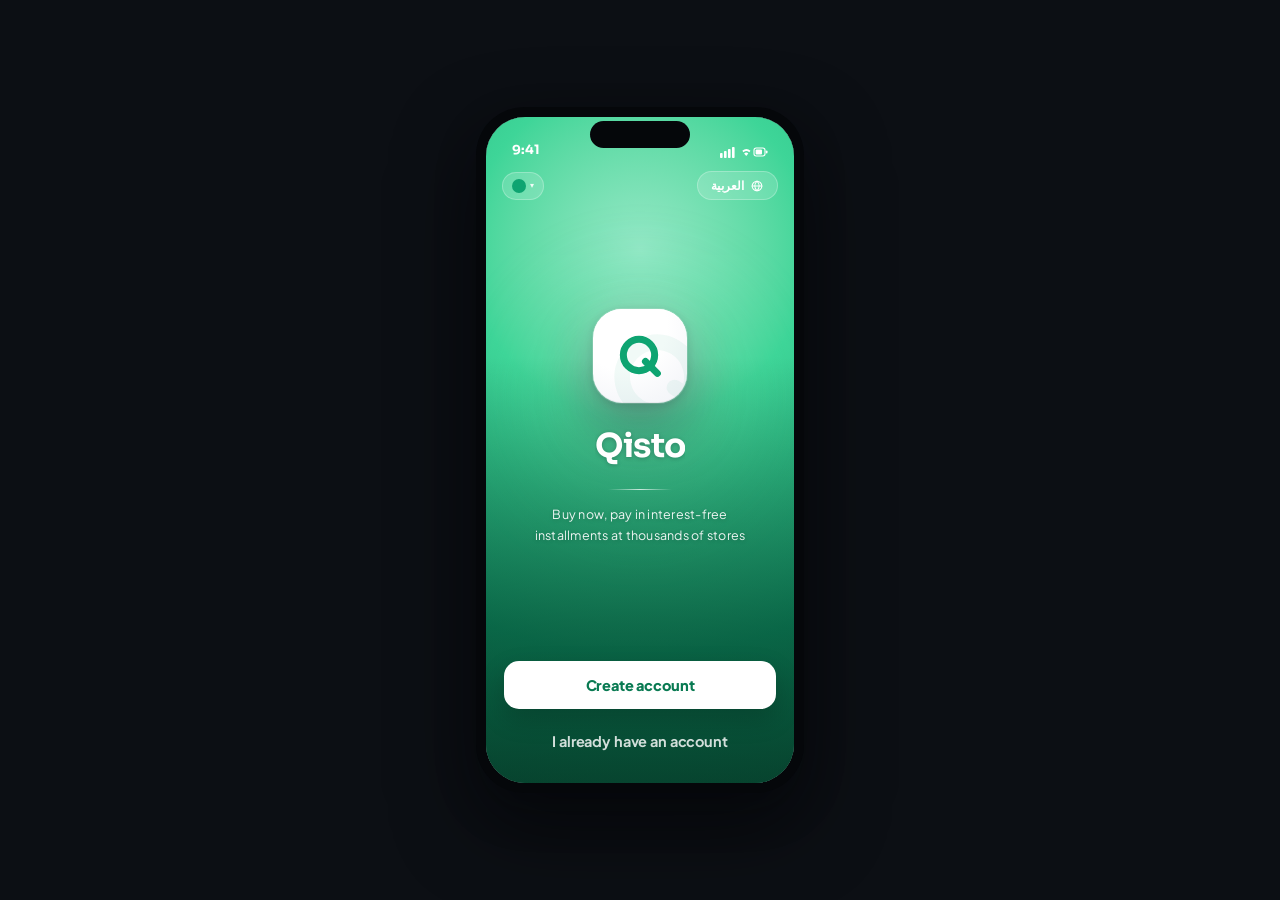
==== commit c95c8cfe: "v2: Ink Royale splash + theme-aware Mature set, month-end installment model - E2 "Ink Royale" splash" ====
--- a/index.html
+++ b/index.html
@@ -2,459 +2,12 @@
 <html lang="en">
 <head>
 <meta charset="UTF-8">
-<meta name="viewport" content="width=device-width, initial-scale=1.0">
-<title>Qisto — Customer App Wireframes</title>
-<link rel="preconnect" href="https://fonts.googleapis.com">
-<link rel="preconnect" href="https://fonts.gstatic.com" crossorigin>
-<link href="https://fonts.googleapis.com/css2?family=Plus+Jakarta+Sans:wght@400;500;600;700;800&family=IBM+Plex+Sans+Arabic:wght@400;500;600;700&display=swap" rel="stylesheet">
-<style>
-  :root{
-    --brand:#5B3DF5; --brand2:#8B6FFF; --brand-d:#4A2FE0; --brand-l:#efebff;
-    --mint:#10D9A0; --mint-l:#e3faf3; --warn:#FF9F1C; --warn-l:#fff3e2;
-    --bad:#FF5A5F; --bad-l:#ffecee;
-    --ink:#15132b; --ink2:#4a4763; --mut:#9794ad; --line:#eeedf4; --bg:#f6f6fb; --card:#fff;
-    --r:22px; --sh:0 4px 18px rgba(24,20,60,.06); --sh2:0 10px 30px rgba(24,20,60,.10);
-    --lat:'Plus Jakarta Sans',-apple-system,'Segoe UI',Roboto,sans-serif;
-    --ar:'IBM Plex Sans Arabic','Geeza Pro',Tahoma,sans-serif;
-  }
-  body[data-theme="green"]{
-    --brand:#10B981; --brand2:#34D399; --brand-d:#0a8f63; --brand-l:#e3f8ef;
-    --mint:#0EA5A5; --mint-l:#e1f6f6;
-  }
-  body[data-theme="violet"]{
-    --brand:#5B3DF5; --brand2:#8B6FFF; --brand-d:#4A2FE0; --brand-l:#efebff;
-    --mint:#10D9A0; --mint-l:#e3faf3;
-  }
-  body[data-theme="ocean"]{
-    --brand:#2563EB; --brand2:#4F84F7; --brand-d:#1b4fc4; --brand-l:#e8effd;
-    --mint:#06B6D4; --mint-l:#e0f7fb;
-  }
-  body[data-theme="sunset"]{
-    --brand:#F4623A; --brand2:#FF8A5B; --brand-d:#d84a26; --brand-l:#ffeae3;
-    --mint:#0EA5A5; --mint-l:#e1f6f6;
-  }
-  .themesel{background:rgba(255,255,255,.18);border:1px solid rgba(255,255,255,.28);color:#fff;font-size:12.5px;font-weight:700;padding:7px 12px;border-radius:20px;cursor:pointer;font-family:inherit;-webkit-appearance:none;appearance:none;outline:none}
-  .themesel option{color:#15132b}
-  .swatches{display:flex;gap:8px;margin-bottom:16px}
-  .sw{width:30px;height:30px;border-radius:9px;border:2px solid transparent;cursor:pointer;padding:0}
-  .sw.on{border-color:#fff}
-  .cpick{position:relative}
-  .cpick-btn{display:flex;align-items:center;gap:2px;background:rgba(255,255,255,.2);border:1px solid rgba(255,255,255,.32);border-radius:20px;padding:5px 8px;cursor:pointer;color:#fff;line-height:0}
-  .cdot{width:15px;height:15px;border-radius:50%;display:inline-block;border:none;padding:0}
-  .cmenu{position:absolute;top:36px;inset-inline-start:0;background:#fff;border-radius:16px;padding:9px;display:none;box-shadow:0 14px 32px rgba(0,0,0,.28);z-index:70}
-  .cmenu.open{display:flex;gap:9px}
-  .cmenu .cdot.pick{width:26px;height:26px;cursor:pointer;border:2px solid #fff;box-shadow:0 0 0 1.5px #e6e6f0}
-  .cmenu .cdot.pick:hover{transform:scale(1.12)}
-  *{box-sizing:border-box;margin:0;padding:0;-webkit-font-smoothing:antialiased}
-  body{font-family:var(--lat);background:#14122a;color:var(--ink);display:flex;min-height:100vh}
-  /* sidebar (dev chrome) */
-  .sidebar{width:248px;background:#100e22;color:#cfcce6;padding:18px 14px;overflow-y:auto;height:100vh;position:sticky;top:0;flex-shrink:0}
-  .sidebar h1{font-size:17px;color:#fff;font-weight:800;letter-spacing:-.02em}
-  .sidebar .sub{font-size:11px;color:#7d7aa3;margin-bottom:14px}
-  .langtog{display:flex;gap:6px;background:#1d1a38;border-radius:11px;padding:4px;margin-bottom:16px}
-  .langtog button{flex:1;border:none;background:transparent;color:#a6a3c8;font-size:12px;font-weight:700;padding:7px;border-radius:8px;cursor:pointer;font-family:inherit}
-  .langtog button.on{background:var(--brand);color:#fff}
-  .sidebar .grp{font-size:10px;text-transform:uppercase;letter-spacing:.1em;color:#615d87;margin:15px 0 5px;font-weight:700}
-  .sidebar a{display:block;font-size:12.5px;color:#cfcce6;padding:6px 9px;border-radius:8px;cursor:pointer;text-decoration:none}
-  .sidebar a:hover{background:#231f3f;color:#fff}
-  .sidebar a.active{background:var(--brand);color:#fff}
-  .stage{flex:1;display:flex;flex-wrap:wrap;gap:34px 28px;align-items:flex-start;justify-content:center;padding:38px;overflow-y:auto;height:100vh}
-  /* mobile app mode (client preview) */
-  body.appmode{display:block}
-  body.appmode .sidebar{display:none}
-  body.appmode .stage{display:flex;flex-wrap:nowrap;align-items:center;justify-content:center;padding:0;height:100dvh;background:#14122a}
-  body.appmode .scapt{display:none}
-  @media(max-width:700px){
-    body.appmode .phone{width:100vw;height:100dvh;border-radius:0;padding:0;background:none;box-shadow:none}
-    body.appmode .island{display:none}
-    body.appmode .screenwrap{border-radius:0}
-    body.appmode .stat{padding-top:calc(7px + env(safe-area-inset-top))}
-  }
-  /* phone */
-  .phone{width:328px;height:686px;background:#0b0a16;border-radius:46px;padding:10px;box-shadow:var(--sh2),0 30px 70px rgba(0,0,0,.5);flex-shrink:0;position:relative}
-  .screenwrap{width:100%;height:100%;background:var(--bg);border-radius:38px;overflow:hidden;position:relative}
-  .island{position:absolute;top:13px;left:50%;transform:translateX(-50%);width:104px;height:28px;background:#0b0a16;border-radius:16px;z-index:50}
-  .screen{display:flex;flex-direction:column;height:100%;animation:f .3s ease}
-  .screen[dir="rtl"]{font-family:var(--ar)}
-  .screen[dir="rtl"] .bk{transform:scaleX(-1)}
-  @keyframes f{from{opacity:0;transform:translateY(8px)}to{opacity:1;transform:none}}
-  .scapt{position:absolute;bottom:-25px;left:0;width:100%;text-align:center;font-size:11px;color:#86839f;font-weight:500}
-  .stat{height:50px;display:flex;align-items:flex-end;justify-content:space-between;padding:0 26px 7px;font-size:13px;font-weight:700;flex-shrink:0}
-  .screen[data-bg="brand"] .stat{color:#fff}
-  /* generic */
-  .body{flex:1;overflow-y:auto;padding:18px}
-  .body::-webkit-scrollbar{width:0}
-  .top{display:flex;align-items:center;gap:12px;padding:6px 18px 14px}
-  .top .bk{font-size:22px;color:var(--ink);cursor:pointer;font-weight:600}
-  .top h2{font-size:18px;font-weight:700;letter-spacing:-.02em}
-  h2,h1,h3{letter-spacing:-.02em}
-  h3{font-size:15px;font-weight:700;margin-bottom:9px}
-  p.m{font-size:13.5px;color:var(--ink2);line-height:1.6}
-  .card{background:var(--card);border-radius:var(--r);padding:17px;box-shadow:var(--sh);margin-bottom:13px}
-  .btn{display:block;width:100%;background:var(--brand);color:#fff;border:none;padding:16px;border-radius:16px;font-size:15px;font-weight:700;cursor:pointer;text-align:center;text-decoration:none;font-family:inherit;box-shadow:0 8px 20px rgba(20,18,50,.16);letter-spacing:-.01em}
-  .btn:active{transform:scale(.98)}
-  .btn.sec{background:var(--brand-l);color:var(--brand);box-shadow:none}
-  .btn.gho{background:transparent;color:var(--mut);box-shadow:none;font-weight:600}
-  .btn.lite{background:#fff;color:var(--brand);box-shadow:0 8px 20px rgba(0,0,0,.12)}
-  .ftr{padding:14px 18px 20px;flex-shrink:0}
-  .ftr .btn+.btn{margin-top:8px}
-  .pill{display:inline-flex;align-items:center;gap:5px;font-size:11.5px;font-weight:700;padding:5px 11px;border-radius:20px}
-  .pill.ok{background:var(--mint-l);color:#06a47a} .pill.warn{background:var(--warn-l);color:#c9760a}
-  .pill.bad{background:var(--bad-l);color:#e23b40} .pill.b{background:var(--brand-l);color:var(--brand)}
-  .row{display:flex;justify-content:space-between;align-items:center;font-size:14px;padding:10px 0;font-weight:500}
-  .row+.row{border-top:1px solid var(--line)}
-  .mut{color:var(--mut);font-weight:500} .b{font-weight:700} .center{text-align:center}
-  .field{background:#fff;border:1.5px solid var(--line);border-radius:14px;padding:14px;font-size:14px;margin-bottom:10px;color:var(--mut);font-weight:600}
-  .big{font-size:26px;font-weight:800;letter-spacing:-.03em}
-  /* brand */
-  .screen[data-bg="brand"]{background:radial-gradient(120% 80% at 80% 0%,var(--brand2) 0%,var(--brand) 45%,var(--brand-d) 100%)}
-  .hero{flex:1;display:flex;flex-direction:column;justify-content:center;align-items:center;color:#fff;text-align:center;padding:32px}
-  .hero h1{font-size:27px;font-weight:800} .hero .logo{width:78px;height:78px;background:#fff;color:var(--brand);border-radius:24px;display:flex;align-items:center;justify-content:center;font-size:38px;margin-bottom:20px;box-shadow:0 12px 30px rgba(0,0,0,.25)}
-  .badge{width:90px;height:90px;border-radius:50%;display:flex;align-items:center;justify-content:center;font-size:44px;margin:0 auto 16px}
-  .glass{background:rgba(255,255,255,.16);backdrop-filter:blur(8px);border:1px solid rgba(255,255,255,.18);border-radius:20px}
-  .lvlbadge{background:rgba(255,255,255,.22);font-size:11px;font-weight:800;padding:4px 11px;border-radius:20px;letter-spacing:.04em}
-  /* credit card */
-  .creditcard{background:radial-gradient(130% 90% at 85% 10%,var(--brand2),var(--brand) 55%,var(--brand-d));border-radius:22px;padding:20px;color:#fff;margin-bottom:15px;box-shadow:0 14px 30px rgba(20,18,50,.22);position:relative;overflow:hidden}
-  .creditcard::after{content:'';position:absolute;right:-30px;top:-30px;width:120px;height:120px;background:rgba(255,255,255,.12);border-radius:50%}
-  .creditcard .lab{font-size:11px;opacity:.85;font-weight:600}
-  .bar{height:8px;background:rgba(255,255,255,.28);border-radius:6px;margin:11px 0 7px;overflow:hidden}
-  .bar i{display:block;height:100%;background:#fff;border-radius:6px}
-  /* scan */
-  .scanview{flex:1;background:#0f0d1c;display:flex;flex-direction:column;align-items:center;justify-content:center;color:#fff;position:relative}
-  .scanbox{width:190px;height:190px;border-radius:28px;position:relative;box-shadow:0 0 0 3px var(--brand2)}
-  .scanbox span{position:absolute;width:26px;height:26px;border:3px solid var(--mint)}
-  .scanbox .tl{top:-3px;left:-3px;border-right:0;border-bottom:0;border-radius:12px 0 0 0}
-  .scanbox .tr{top:-3px;right:-3px;border-left:0;border-bottom:0;border-radius:0 12px 0 0}
-  .scanbox .bl{bottom:-3px;left:-3px;border-right:0;border-top:0;border-radius:0 0 0 12px}
-  .scanbox .br{bottom:-3px;right:-3px;border-left:0;border-top:0;border-radius:0 0 12px 0}
-  .scanbox::after{content:'';position:absolute;left:10px;right:10px;top:50%;height:2px;background:var(--mint);box-shadow:0 0 14px var(--mint)}
-  /* timeline */
-  .timeline .step{display:flex;gap:13px;padding-bottom:16px;position:relative}
-  .timeline .dot{width:28px;height:28px;border-radius:50%;display:flex;align-items:center;justify-content:center;font-size:13px;font-weight:700;flex-shrink:0;z-index:2}
-  .timeline .step:not(:last-child)::before{content:'';position:absolute;inset-inline-start:14px;top:28px;bottom:2px;width:2px;background:var(--line)}
-  .upbox{border:2px dashed #cdc8ec;border-radius:18px;padding:30px;text-align:center;color:var(--mut);font-size:13px;background:#faf9ff;font-weight:600}
-  .store{display:flex;gap:12px;align-items:center;padding:13px 0;border-bottom:1px solid var(--line)}
-  .slogo{width:46px;height:46px;border-radius:14px;background:var(--brand-l);display:flex;align-items:center;justify-content:center;font-size:22px;flex-shrink:0}
-  .notif{display:flex;gap:12px;padding:13px 0;border-bottom:1px solid var(--line);font-size:13px}
-  .notif .ic{width:38px;height:38px;border-radius:12px;display:flex;align-items:center;justify-content:center;flex-shrink:0;font-size:17px}
-  .conf{font-size:13.5px;display:flex;gap:10px;align-items:flex-start;padding:9px 0;line-height:1.5}
-  .ck{width:22px;height:22px;background:var(--brand);border-radius:7px;flex-shrink:0;display:flex;align-items:center;justify-content:center;color:#fff;font-size:13px;font-weight:800}
-  .chips{display:flex;gap:8px;margin-bottom:15px;flex-wrap:wrap}
-  .chip{font-size:12px;font-weight:600;padding:7px 13px;border-radius:20px;background:#fff;border:1.5px solid var(--line);color:var(--mut)}
-  .chip.on{background:var(--ink);color:#fff;border-color:var(--ink)}
-  /* nav */
-  .nav{display:flex;background:#fff;border-top:1px solid var(--line);flex-shrink:0;padding:9px 0 8px}
-  .nav>div{flex:1;text-align:center;font-size:10px;color:var(--mut);cursor:pointer;font-weight:600}
-  .nav .ic{font-size:19px;display:block;margin-bottom:3px}
-  .nav>div.active{color:var(--brand)}
-  .nav .scan{margin-top:-30px}
-  .nav .scanbtn{width:54px;height:54px;background:linear-gradient(135deg,var(--brand2),var(--brand));border-radius:50%;color:#fff;display:flex;align-items:center;justify-content:center;font-size:23px;margin:0 auto 3px;box-shadow:0 8px 18px rgba(20,18,50,.3)}
-</style>
+<meta name="viewport" content="width=device-width, initial-scale=1.0, viewport-fit=cover">
+<meta name="theme-color" content="#2F3FD0">
+<title>Qisto — BNPL prototype</title>
+<meta http-equiv="refresh" content="0; url=v2.html?app#welcomeE2">
+<script>location.replace('v2.html?app' + (location.hash || '#welcomeE2'));</script>
+<style>html,body{margin:0;height:100%;background:#2F3FD0;color:#fff;font-family:-apple-system,'Segoe UI',Roboto,sans-serif;display:flex;align-items:center;justify-content:center;font-size:15px}</style>
 </head>
-<body data-theme="green">
-<div class="sidebar">
-  <h1 style="display:flex;align-items:center;gap:8px"><span style="width:23px;height:23px;display:inline-block;color:var(--brand2)"><svg width="23" height="23" viewBox="0 0 100 100" fill="none" xmlns="http://www.w3.org/2000/svg" style="color:inherit"><circle cx="50" cy="50" r="29" stroke="currentColor" stroke-width="13"/><line x1="62" y1="62" x2="84" y2="84" stroke="currentColor" stroke-width="13" stroke-linecap="round"/></svg></span>Qisto</h1>
-  <div class="sub">Customer App · Wireframes</div>
-  <div class="langtog">
-    <button id="lang-en" class="on" onclick="setLang('en')">English</button>
-    <button id="lang-ar" onclick="setLang('ar')">العربية</button>
-  </div>
-  <div class="swatches">
-    <button class="sw" data-th="green" onclick="setTheme('green')" style="background:#10B981" title="Green"></button>
-    <button class="sw" data-th="violet" onclick="setTheme('violet')" style="background:#5B3DF5" title="Violet"></button>
-    <button class="sw" data-th="ocean" onclick="setTheme('ocean')" style="background:#2563EB" title="Ocean"></button>
-    <button class="sw" data-th="sunset" onclick="setTheme('sunset')" style="background:#F4623A" title="Sunset"></button>
-  </div>
-  <div class="grp">Onboarding & KYC</div>
-  <a data-go="welcome">Welcome</a><a data-go="phone">Phone + OTP</a><a data-go="idcap">ID capture</a>
-  <a data-go="selfie">Selfie / liveness</a><a data-go="pending">KYC pending</a><a data-go="approved">KYC approved</a>
-  <div class="grp">Home & Browse</div>
-  <a data-go="home">Home / Dashboard</a><a data-go="stores">Store directory</a><a data-go="notifs">Notifications</a>
-  <div class="grp">Buy (in-store)</div>
-  <a data-go="scan">QR scanner</a><a data-go="plan">Plan preview</a><a data-go="consent">Consent / Confirm</a>
-  <a data-go="downpay">Collect down payment</a><a data-go="purchaseok">Goods released ✓</a><a data-go="declined">Declined</a>
-  <div class="grp">Loans & Repayment</div>
-  <a data-go="loans">My loans</a><a data-go="loandetail">Loan detail</a><a data-go="paynow">Pay now</a>
-  <a data-go="upload">Upload proof</a><a data-go="awaiting">Awaiting confirmation</a><a data-go="paid">Payment confirmed</a>
-  <div class="grp">Growth & states</div>
-  <a data-go="levelup">Level-up</a><a data-go="overdue">Overdue</a>
-</div>
-<div class="stage" id="stage"></div>
-
-<script>
-const L = {
-en:{ dir:'ltr', bk:'‹',
- w_tag:'Buy now, pay in interest-free installments at thousands of stores', create:'Create account', have:'I already have an account',
- ph_title:'Verify your phone', ph_sub:"We'll text you a 6-digit code to confirm your number.", ph_code:'Enter code', ph_resend:'Resend code in 0:24', cont:'Continue',
- id_title:'Verify identity', id_sub:'Scan the front of your national ID. Make sure it\'s well-lit and readable.', id_warn:'🇸🇾 Syrian ID not auto-readable? Tap “Submit manually” — our team reviews within 24h.', id_cap:'Capture ID', id_man:'Submit manually',
- sf_title:'Take a selfie', sf_sub:'We match your face to your ID. Blink when prompted.', sf_hint:'Center your face in the circle', submit:'Submit',
- pd_title:'Reviewing your details', pd_sub:"This usually takes a few minutes. We'll notify you the moment you're approved.", pd_ph:'Phone verified', pd_id:'ID verified', pd_match:'Identity match', done:'Done', inrev:'In review', pd_demo:'(demo) Continue to approved',
- ap_title:"You're approved!", ap_sub:"Welcome to Qisto. Here's your starting credit line.", ap_limit:'credit limit · 60% down payment', ap_tip:'Pay on time to level up → bigger limit, smaller down payment.', ap_cta:'Start shopping',
- hi:'Hola,', name:'María 👋', avail:'Available to spend', used:'Used', limit:'Limit', nextpay:'Next payment', nopay:'No payments due 🎉', scanpay:'Scan to pay in store', activeloans:'Active loans', noloans:'No active loans yet.\\nScan a store QR to make your first purchase.',
- stores:'Stores', search:'Search stores…', c_all:'All', c_gro:'Groceries', c_pha:'Pharmacy', c_ele:'Electronics', c_fas:'Fashion',
- st1:'Supermercado Central', st1d:'Groceries · in-store + online', st2:'Farmacia La Salud', st2d:'Pharmacy · in-store', st3:'TecnoStore', st3d:'Electronics · in-store + online', st4:'ModaVe', st4d:'Fashion · online', st5:'MotoMax', st5d:'Vehicles · in-store',
- notifs:'Notifications', n1:'You leveled up to Nivel 2!', n1d:'Bigger limit, lower down payment · 2h ago', n2:'Payment confirmed', n2d:'Farmacia confirmed your 280,000 SYP · yesterday', n3:'Payment due in 2 days', n3d:'Installment #2 · 280,000 SYP · ref LN-5821', n4:'Purchase approved', n4d:'Supermercado Central · 1,200,000 SYP · 3 days ago',
- sc_sub:'Scan the QR shown by the cashier', sc_hint:'The store enters the amount — you just scan and confirm.', sc_demo:'(demo) Simulate scan',
- pl_title:'Your payment plan', pl_today:'Pay today (down payment)', pl_then:'Then 3 payments of', pl_freq:'Frequency', pl_freqv:'Every 14 days · 0% interest', pl_sched:'Schedule', today:'Today', duenow:'due now', pl_uses:'Uses 1,200,000 SYP of your available credit.',
- cf_title:'Confirm purchase', cf_total:'Total', cf_down:'Down payment today', cf_inst:'3 installments', cf_agree:'Credit agreement', cf_c1:'I agree to repay <b>1,200,000 SYP</b> per the schedule above to the merchant.', cf_c2:'I understand missed payments affect my level & limit.', cf_disc:'By confirming, you accept the credit agreement. A signed receipt will be issued. <span class="mut">Qisto records this agreement; payments are made via your bank. Goods financed by the merchant.</span>', cf_cta:'Confirm & accept',
- dp_title:'Down payment', dp_h:'Pay 360,000 SYP to the cashier', dp_sub:"Hand the cashier your down payment (cash or transfer). They'll confirm it here.", dp_ref:'Loan reference', dp_status:'Status', dp_wait:'⏳ Waiting for merchant', dp_note:'Goods are released once the cashier confirms.', dp_demo:'(demo) Merchant confirmed',
- ok_h:'All set!', ok_sub:'Down payment received. Enjoy your purchase.', outstanding:'Outstanding', nextdue:'Next due', ok_view:'View loan & receipt',
- dc_h:'Purchase not approved', dc_sub:'This 1,200,000 SYP purchase exceeds your available credit of 400,000 SYP. Pay down an existing loan or try a smaller amount.', dc_avail:'Available', dc_this:'This purchase', dc_back:'Back to home',
- ln_title:'My loans', active:'Active', paid:'Paid', ln_left:'left of 1,200,000 SYP', ln_next:'Next: 280,000 SYP on Jun 11 · LN-5821', ln_done:'600,000 SYP · completed May 10 · on time ✓',
- ld_title:'Loan detail', ld_pay:'Payments', ld_dp:'Down payment · 360,000 SYP', ld_dpd:'Paid today · confirmed by merchant', ld_i2:'280,000 SYP · due Jun 11', ld_i2d:'Next payment', pay:'Pay', ld_i3:'280,000 SYP · due Jun 25', ld_i4:'280,000 SYP · due Jul 09', ld_inst:'View payment instructions', ld_rcpt:'📄 View receipt / agreement',
- pn_title:'Pay installment #2', pn_amt:'Amount due', pn_due:'due Jun 11', pn_to:'Transfer to the merchant', pn_bank:'Bank', pn_acct:'Account', pn_ref:'Reference (required)', pn_warn:"⚠️ Always include the reference — it's how your payment gets matched. Pay the merchant directly; Qisto doesn't collect money.", pn_cta:"I've paid — upload proof",
- up_title:'Upload proof', up_sub:"Attach your transfer receipt. This notifies the merchant to confirm — it speeds things up but doesn't replace their confirmation.", up_box:'📎\\nTap to upload screenshot\\nor photo of transfer', up_paying:'Paying', up_cta:'Submit proof',
- aw_title:'Almost done', aw_h:'Waiting for merchant to confirm', aw_sub:"We've notified Supermercado Central. Your payment shows as <b>pending</b> until they confirm receipt.", aw_inst:'Installment #2', aw_pend:'Pending confirmation', aw_proof:'Proof uploaded', aw_note:"Taking too long? After 3 days our team steps in — <b>you won't be penalized</b> for a merchant delay.", aw_demo:'(demo) Merchant confirmed',
- pc_h:'Payment confirmed', pc_sub:'280,000 SYP received. 2 payments to go.', pc_view:'View loan',
- lu_badge:'NIVEL 1 → NIVEL 2', lu_h:'You leveled up!', lu_sub:'Paying on time pays off.', lu_newlim:'New limit', lu_down:'Down payment', lu_cta:'Shop now',
- ov_title:'Payment overdue', ov_h:'280,000 SYP is 3 days overdue', ov_sub:'Pay now to keep your level and avoid limit reduction.', ov_inst:'Installment #2', overdue:'Overdue', ov_was:'Was due', ov_imp:'Impact', ov_frozen:'Level frozen', ov_cta:'Pay 280,000 SYP now',
- nav_home:'Home', nav_stores:'Stores', nav_loans:'Loans', nav_profile:'Profile' },
-
-ar:{ dir:'rtl', bk:'‹',
- w_tag:'اشترِ الآن وادفع على أقساط بدون فوائد في آلاف المتاجر', create:'إنشاء حساب', have:'لديّ حساب بالفعل',
- ph_title:'تحقّق من رقم هاتفك', ph_sub:'سنرسل لك رمزاً مكوّناً من 6 أرقام لتأكيد رقمك.', ph_code:'أدخل الرمز', ph_resend:'إعادة إرسال الرمز خلال 0:24', cont:'متابعة',
- id_title:'تحقّق من الهوية', id_sub:'صوّر الوجه الأمامي لبطاقتك الوطنية. تأكّد من وضوحها وإضاءتها الجيدة.', id_warn:'🇸🇾 تعذّرت قراءة الهوية السورية تلقائياً؟ اضغط «إرسال يدوي» — يراجعها فريقنا خلال 24 ساعة.', id_cap:'التقاط الهوية', id_man:'إرسال يدوي',
- sf_title:'التقط صورة شخصية', sf_sub:'نطابق وجهك مع هويتك. اطرف بعينك عند الطلب.', sf_hint:'ضع وجهك داخل الدائرة', submit:'إرسال',
- pd_title:'نراجع بياناتك', pd_sub:'تستغرق هذه العملية عادةً بضع دقائق. سنخطرك فور الموافقة.', pd_ph:'تم التحقق من الهاتف', pd_id:'تم التحقق من الهوية', pd_match:'مطابقة الهوية', done:'تم', inrev:'قيد المراجعة', pd_demo:'(تجريبي) المتابعة إلى الموافقة',
- ap_title:'تمت الموافقة!', ap_sub:'أهلاً بك في Qisto. إليك حدّك الائتماني المبدئي.', ap_limit:'الحد الائتماني · دفعة أولى 60%', ap_tip:'ادفع في الوقت المحدد لترتقي بمستواك ← حدّ أكبر ودفعة أولى أقل.', ap_cta:'ابدأ التسوّق',
- hi:'مرحباً،', name:'مريم 👋', avail:'المتاح للإنفاق', used:'المستخدَم', limit:'الحد', nextpay:'الدفعة القادمة', nopay:'لا توجد دفعات مستحقة 🎉', scanpay:'امسح للدفع في المتجر', activeloans:'القروض النشطة', noloans:'لا توجد قروض نشطة بعد.\\nامسح رمز QR في المتجر لإجراء أول عملية شراء.',
- stores:'المتاجر', search:'ابحث عن المتاجر…', c_all:'الكل', c_gro:'بقالة', c_pha:'صيدلية', c_ele:'إلكترونيات', c_fas:'أزياء',
- st1:'السوبر ماركت المركزي', st1d:'بقالة · بالمتجر + أونلاين', st2:'صيدلية الشفاء', st2d:'صيدلية · بالمتجر', st3:'تكنو ستور', st3d:'إلكترونيات · بالمتجر + أونلاين', st4:'أزياء', st4d:'أزياء · أونلاين', st5:'موتو ماكس', st5d:'مركبات · بالمتجر',
- notifs:'الإشعارات', n1:'لقد ارتقيت إلى المستوى 2!', n1d:'حدّ أكبر ودفعة أولى أقل · قبل ساعتين', n2:'تم تأكيد الدفعة', n2d:'أكّدت الصيدلية دفعتك 280,000 SYP · أمس', n3:'دفعة مستحقة خلال يومين', n3d:'القسط رقم 2 · 280,000 SYP · مرجع LN-5821', n4:'تمت الموافقة على الشراء', n4d:'السوبر ماركت المركزي · 1,200,000 SYP · قبل 3 أيام',
- sc_sub:'امسح رمز QR الذي يعرضه أمين الصندوق', sc_hint:'يُدخل المتجر المبلغ — كل ما عليك هو المسح والتأكيد.', sc_demo:'(تجريبي) محاكاة المسح',
- pl_title:'خطة الدفع الخاصة بك', pl_today:'ادفع اليوم (الدفعة الأولى)', pl_then:'ثم 3 دفعات بقيمة', pl_freq:'التكرار', pl_freqv:'كل 14 يوماً · بدون فوائد', pl_sched:'الجدول', today:'اليوم', duenow:'مستحقة الآن', pl_uses:'يستخدم 1,200,000 SYP من رصيدك المتاح.',
- cf_title:'تأكيد الشراء', cf_total:'الإجمالي', cf_down:'الدفعة الأولى اليوم', cf_inst:'3 أقساط', cf_agree:'اتفاقية الائتمان', cf_c1:'أوافق على سداد <b>1,200,000 SYP</b> وفقاً للجدول أعلاه إلى التاجر.', cf_c2:'أدرك أن تأخّر الدفعات يؤثّر على مستواي وحدّي الائتماني.', cf_disc:'بالتأكيد، فإنك توافق على اتفاقية الائتمان وسيتم إصدار إيصال. <span class="mut">تسجّل Qisto هذه الاتفاقية؛ وتُدفع المبالغ عبر مصرفك. التاجر هو من يموّل البضاعة.</span>', cf_cta:'تأكيد وموافقة',
- dp_title:'الدفعة الأولى', dp_h:'ادفع 360,000 SYP لأمين الصندوق', dp_sub:'سلّم أمين الصندوق دفعتك الأولى (نقداً أو تحويلاً). سيؤكّدها هنا.', dp_ref:'رقم القرض المرجعي', dp_status:'الحالة', dp_wait:'⏳ بانتظار التاجر', dp_note:'تُسلَّم البضاعة بمجرد تأكيد أمين الصندوق.', dp_demo:'(تجريبي) أكّد التاجر',
- ok_h:'تم كل شيء!', ok_sub:'تم استلام الدفعة الأولى. استمتع بمشترياتك.', outstanding:'المتبقّي', nextdue:'الاستحقاق القادم', ok_view:'عرض القرض والإيصال',
- dc_h:'لم تتم الموافقة على الشراء', dc_sub:'هذه العملية بقيمة 1,200,000 SYP تتجاوز رصيدك المتاح البالغ 400,000 SYP. سدّد قرضاً قائماً أو جرّب مبلغاً أصغر.', dc_avail:'المتاح', dc_this:'هذه العملية', dc_back:'العودة للرئيسية',
- ln_title:'قروضي', active:'نشط', paid:'مدفوع', ln_left:'متبقٍّ من 1,200,000 SYP', ln_next:'التالي: 280,000 SYP في 11 يونيو · LN-5821', ln_done:'600,000 SYP · اكتمل في 10 مايو · في الوقت المحدد ✓',
- ld_title:'تفاصيل القرض', ld_pay:'الدفعات', ld_dp:'الدفعة الأولى · 360,000 SYP', ld_dpd:'مدفوعة اليوم · أكّدها التاجر', ld_i2:'280,000 SYP · تستحق 11 يونيو', ld_i2d:'الدفعة القادمة', pay:'ادفع', ld_i3:'280,000 SYP · تستحق 25 يونيو', ld_i4:'280,000 SYP · تستحق 9 يوليو', ld_inst:'عرض تعليمات الدفع', ld_rcpt:'📄 عرض الإيصال / الاتفاقية',
- pn_title:'ادفع القسط رقم 2', pn_amt:'المبلغ المستحق', pn_due:'تستحق 11 يونيو', pn_to:'حوّل إلى التاجر', pn_bank:'المصرف', pn_acct:'الحساب', pn_ref:'الرقم المرجعي (مطلوب)', pn_warn:'⚠️ أرفق الرقم المرجعي دائماً — به تتم مطابقة دفعتك. ادفع للتاجر مباشرةً؛ Qisto لا تُحصّل الأموال.', pn_cta:'لقد دفعت — ارفع الإثبات',
- up_title:'رفع الإثبات', up_sub:'أرفق إيصال التحويل. هذا يُخطر التاجر ليؤكّد — يُسرّع العملية لكنه لا يغني عن تأكيده.', up_box:'📎\\nاضغط لرفع لقطة شاشة\\nأو صورة للتحويل', up_paying:'تدفع', up_cta:'إرسال الإثبات',
- aw_title:'أوشكنا على الانتهاء', aw_h:'بانتظار تأكيد التاجر', aw_sub:'لقد أخطرنا السوبر ماركت المركزي. تظهر دفعتك كـ <b>معلّقة</b> حتى يؤكّد الاستلام.', aw_inst:'القسط رقم 2', aw_pend:'بانتظار التأكيد', aw_proof:'تم رفع الإثبات', aw_note:'تأخّر الأمر؟ بعد 3 أيام يتدخّل فريقنا — <b>لن تتحمّل أي عقوبة</b> بسبب تأخّر التاجر.', aw_demo:'(تجريبي) أكّد التاجر',
- pc_h:'تم تأكيد الدفعة', pc_sub:'تم استلام 280,000 SYP. تبقّت دفعتان.', pc_view:'عرض القرض',
- lu_badge:'المستوى 1 ← المستوى 2', lu_h:'لقد ارتقيت بمستواك!', lu_sub:'الالتزام بالدفع يكافئك.', lu_newlim:'الحد الجديد', lu_down:'الدفعة الأولى', lu_cta:'تسوّق الآن',
- ov_title:'دفعة متأخّرة', ov_h:'تأخّرت 280,000 SYP لمدة 3 أيام', ov_sub:'ادفع الآن للحفاظ على مستواك وتجنّب خفض حدّك.', ov_inst:'القسط رقم 2', overdue:'متأخّرة', ov_was:'كانت مستحقة', ov_imp:'الأثر', ov_frozen:'تم تجميد المستوى', ov_cta:'ادفع 280,000 SYP الآن',
- nav_home:'الرئيسية', nav_stores:'المتاجر', nav_loans:'قروضي', nav_profile:'حسابي' },
-};
-
-let lang='en';
-let theme=(()=>{try{return localStorage.getItem('qt')||'green'}catch(e){return 'green'}})();
-const APP=/[?&](app|preview)/.test(location.search)||(window.innerWidth<820&&!/[?&]gallery/.test(location.search));
-let active='welcome';
-// Qisto logo mark: clean Q monogram (ring + tail), inherits color via currentColor
-const MARK=(size)=>`<svg width="${size}" height="${size}" viewBox="0 0 100 100" fill="none" xmlns="http://www.w3.org/2000/svg" style="display:block;color:inherit">
-<circle cx="50" cy="50" r="29" stroke="currentColor" stroke-width="13"/>
-<line x1="62" y1="62" x2="84" y2="84" stroke="currentColor" stroke-width="13" stroke-linecap="round"/>
-</svg>`;
-const sb=`<div class="stat"><span>9:41</span><span>5G &nbsp;🔋</span></div>`;
-function nl(s){return s.replace(/\\n/g,'<br>');}
-function nav(t,active){
-  const tab=(id,k,ic)=>`<div data-go="${id}" class="${active===k?'active':''}"><span class="ic">${ic}</span>${t['nav_'+k]}</div>`;
-  return `<div class="nav">${tab('home','home','⌂')}${tab('stores','stores','▦')}<div class="scan" data-go="scan"><div class="scanbtn">⧉</div></div>${tab('loans','loans','▤')}${tab('approved','profile','◍')}</div>`;
-}
-
-const S = {
-welcome:{cap:'Welcome',bg:'brand',noSb:1,html:t=>`
- <div class="stat" style="color:#fff"><span>9:41</span><span>5G 🔋</span></div>
- <div style="display:flex;justify-content:space-between;align-items:center;gap:10px;padding:4px 18px">
-   <div class="cpick"><button class="cpick-btn" onclick="event.stopPropagation();document.getElementById('cmenu').classList.toggle('open')"><span class="cdot" style="background:var(--brand)"></span><span style="font-size:8px;opacity:.9">▼</span></button><div class="cmenu" id="cmenu">${[['green','#10B981'],['violet','#5B3DF5'],['ocean','#2563EB'],['sunset','#F4623A']].map(o=>`<button class="cdot pick" title="${o[0]}" style="background:${o[1]}" onclick="event.stopPropagation();setTheme('${o[0]}');document.getElementById('cmenu').classList.remove('open')"></button>`).join('')}</div></div>
-   <div onclick="event.stopPropagation();setLang('${lang==='en'?'ar':'en'}')" style="background:rgba(255,255,255,.18);border:1px solid rgba(255,255,255,.25);color:#fff;font-size:12.5px;font-weight:700;padding:7px 14px;border-radius:20px;cursor:pointer">${lang==='en'?'العربية':'English'} 🌐</div>
- </div>
- <div class="hero"><div class="logo">${MARK('50px')}</div><h1 style="font-size:30px;letter-spacing:-.03em">Qisto</h1>
-   <p style="opacity:.9;font-size:14.5px;line-height:1.6;margin-top:10px">${t.w_tag}</p></div>
- <div class="ftr"><a class="btn lite" data-go="phone">${t.create}</a><a class="btn gho" style="color:#fff" data-go="home">${t.have}</a></div>`},
-
-phone:{cap:'Phone + OTP',html:t=>`
- <div class="top"><span class="bk" data-go="welcome">${t.bk}</span><h2>${t.ph_title}</h2></div>
- <div class="body"><p class="m" style="margin-bottom:16px">${t.ph_sub}</p>
-   <div class="field" style="color:var(--ink)">🇸🇾 +963 &nbsp; 944 555 019</div>
-   <h3 style="margin-top:20px">${t.ph_code}</h3>
-   <div style="display:flex;gap:8px;margin:6px 0 14px">${[4,8,1,2].map(n=>`<div class="field" style="flex:1;text-align:center;color:var(--ink);font-weight:800">${n}</div>`).join('')}<div class="field" style="flex:1;text-align:center">_</div><div class="field" style="flex:1;text-align:center">_</div></div>
-   <p class="m">${t.ph_resend}</p></div>
- <div class="ftr"><a class="btn" data-go="idcap">${t.cont}</a></div>`},
-
-idcap:{cap:'ID capture',html:t=>`
- <div class="top"><span class="bk" data-go="phone">${t.bk}</span><h2>${t.id_title}</h2></div>
- <div class="body"><p class="m" style="margin-bottom:16px">${t.id_sub}</p>
-   <div style="background:#0f0d1c;border-radius:18px;height:200px;display:flex;align-items:center;justify-content:center;margin-bottom:13px"><div style="width:80%;height:70%;border:2px dashed rgba(255,255,255,.45);border-radius:14px;display:flex;align-items:center;justify-content:center;font-size:40px">🪪</div></div>
-   <div class="card" style="background:var(--warn-l);box-shadow:none"><p class="m" style="color:#9a5d05">${t.id_warn}</p></div></div>
- <div class="ftr"><a class="btn" data-go="selfie">${t.id_cap}</a><a class="btn gho" data-go="selfie">${t.id_man}</a></div>`},
-
-selfie:{cap:'Selfie / liveness',html:t=>`
- <div class="top"><span class="bk" data-go="idcap">${t.bk}</span><h2>${t.sf_title}</h2></div>
- <div class="body center" style="display:flex;flex-direction:column;justify-content:center">
-   <p class="m" style="margin-bottom:20px">${t.sf_sub}</p>
-   <div style="width:210px;height:210px;border-radius:50%;background:#0f0d1c;margin:6px auto;border:4px solid var(--brand2);display:flex;align-items:center;justify-content:center;font-size:70px">🙂</div>
-   <p class="m" style="margin-top:18px">${t.sf_hint}</p></div>
- <div class="ftr"><a class="btn" data-go="pending">${t.submit}</a></div>`},
-
-pending:{cap:'KYC pending',html:t=>`
- <div class="body center" style="display:flex;flex-direction:column;justify-content:center">
-   <div class="badge" style="background:var(--warn-l)">⏳</div><h3 style="font-size:20px">${t.pd_title}</h3>
-   <p class="m" style="margin-top:10px;padding:0 12px">${t.pd_sub}</p>
-   <div class="card" style="margin-top:24px;text-align:start"><div class="row"><span>${t.pd_ph}</span><span class="pill ok">✓ ${t.done}</span></div><div class="row"><span>${t.pd_id}</span><span class="pill ok">✓ ${t.done}</span></div><div class="row"><span>${t.pd_match}</span><span class="pill warn">${t.inrev}</span></div></div></div>
- <div class="ftr"><a class="btn sec" data-go="approved">${t.pd_demo}</a></div>`},
-
-approved:{cap:'KYC approved — Level 1',bg:'brand',html:t=>`
- <div class="hero"><div class="badge glass">🎉</div><h1 style="font-size:25px">${t.ap_title}</h1>
-   <p style="opacity:.9;margin-top:10px">${t.ap_sub}</p>
-   <div class="glass" style="padding:20px;margin-top:24px;width:100%"><span class="lvlbadge">NIVEL 1</span><div class="big" style="margin-top:12px">400,000 SYP</div><p style="opacity:.85;font-size:12px">${t.ap_limit}</p></div>
-   <p style="opacity:.85;font-size:12.5px;margin-top:16px">${t.ap_tip}</p></div>
- <div class="ftr"><a class="btn lite" data-go="home">${t.ap_cta}</a></div>`},
-
-home:{cap:'Home / Dashboard',html:t=>`
- <div class="body" style="padding-bottom:6px">
-   <div style="display:flex;justify-content:space-between;align-items:center;margin-bottom:16px"><div><p class="mut" style="font-size:12px">${t.hi}</p><h2 style="font-size:19px">${t.name}</h2></div><span data-go="notifs" style="font-size:21px;position:relative;cursor:pointer">🔔<span style="position:absolute;top:-2px;right:-3px;width:9px;height:9px;background:var(--bad);border-radius:50%;border:1.5px solid #fff"></span></span></div>
-   <div class="creditcard"><span class="lvlbadge">NIVEL 1</span><div class="lab" style="margin-top:13px">${t.avail}</div><div class="big">400,000 SYP</div><div class="bar"><i style="width:8%"></i></div><div style="display:flex;justify-content:space-between;font-size:11px;opacity:.85"><span>${t.used} 0 SYP</span><span>${t.limit} 400,000 SYP</span></div></div>
-   <div class="card" style="background:var(--warn-l);box-shadow:none;display:flex;justify-content:space-between;align-items:center"><div><div class="b" style="font-size:13px">${t.nextpay}</div><p class="m" style="color:#9a5d05">${t.nopay}</p></div></div>
-   <a class="btn" data-go="scan" style="margin:4px 0 14px">⧉ &nbsp;${t.scanpay}</a>
-   <h3>${t.activeloans}</h3><div class="card center"><p class="m">${nl(t.noloans)}</p></div></div>
- ${nav(t,'home')}`},
-
-stores:{cap:'Store directory',html:t=>`
- <div class="top"><h2>${t.stores}</h2></div>
- <div class="body" style="padding-top:0"><div class="field" style="margin-bottom:15px">🔎 ${t.search}</div>
-   <div class="chips">${[['c_all',1],['c_gro'],['c_pha'],['c_ele'],['c_fas']].map(c=>`<span class="chip ${c[1]?'on':''}">${t[c[0]]}</span>`).join('')}</div>
-   ${[['🛒','st1','st1d'],['💊','st2','st2d'],['📱','st3','st3d'],['👕','st4','st4d'],['🏍️','st5','st5d']].map(s=>`<div class="store"><div class="slogo">${s[0]}</div><div style="flex:1"><div class="b" style="font-size:14px">${t[s[1]]}</div><p class="mut" style="font-size:12px">${t[s[2]]}</p></div><span class="mut">›</span></div>`).join('')}</div>`},
-
-notifs:{cap:'Notifications',html:t=>`
- <div class="top"><span class="bk" data-go="home">${t.bk}</span><h2>${t.notifs}</h2></div>
- <div class="body" style="padding-top:0">${[['🚀','var(--mint-l)','n1','n1d'],['✓','var(--mint-l)','n2','n2d'],['⏰','var(--warn-l)','n3','n3d'],['🛍️','var(--brand-l)','n4','n4d']].map(n=>`<div class="notif"><div class="ic" style="background:${n[1]}">${n[0]}</div><div><div class="b">${t[n[2]]}</div><p class="mut" style="font-size:12px">${t[n[3]]}</p></div></div>`).join('')}</div>`},
-
-scan:{cap:'QR scanner',noSb:1,html:t=>`
- <div class="stat" style="color:#fff"><span>9:41</span><span>5G 🔋</span></div>
- <div class="scanview"><span class="bk" data-go="home" style="position:absolute;top:8px;inset-inline-start:20px;color:#fff;font-size:26px;cursor:pointer">${t.bk}</span>
-   <p style="margin-bottom:22px;opacity:.85">${t.sc_sub}</p>
-   <div class="scanbox"><span class="tl"></span><span class="tr"></span><span class="bl"></span><span class="br"></span></div>
-   <p style="margin-top:26px;font-size:13px;opacity:.65;padding:0 34px;text-align:center">${t.sc_hint}</p>
-   <a class="btn" data-go="plan" style="width:auto;padding:13px 28px;margin-top:20px">${t.sc_demo}</a></div>`},
-
-plan:{cap:'Plan preview',html:t=>`
- <div class="top"><span class="bk" data-go="scan">${t.bk}</span><h2>${t.pl_title}</h2></div>
- <div class="body"><div class="card center" style="background:var(--brand-l);box-shadow:none"><div class="slogo" style="margin:0 auto 8px">🛒</div><div class="b">${t.st1}</div><div class="big" style="color:var(--brand);margin-top:4px">1,200,000 SYP</div><p class="mut" style="font-size:12px">Order #POS-99213</p></div>
-   <div class="card"><div class="row"><span class="b">${t.pl_today}</span><span class="b" style="color:var(--brand)">360,000 SYP</span></div><div class="row"><span class="mut">${t.pl_then}</span><span>280,000 SYP</span></div><div class="row"><span class="mut">${t.pl_freq}</span><span>${t.pl_freqv}</span></div></div>
-   <div class="card" style="background:#faf9ff;box-shadow:none"><h3 style="font-size:13px;margin-bottom:6px">${t.pl_sched}</h3>${[[t.today,'360,000 SYP',t.duenow],['11 Jun','280,000 SYP',''],['25 Jun','280,000 SYP',''],['09 Jul','280,000 SYP','']].map(r=>`<div class="row" style="padding:7px 0"><span class="mut">${r[0]}</span><span>${r[1]} ${r[2]?`<span class="mut" style="font-size:11px">${r[2]}</span>`:''}</span></div>`).join('')}</div>
-   <p class="m center">${t.pl_uses}</p></div>
- <div class="ftr"><a class="btn" data-go="consent">${t.cont}</a></div>`},
-
-consent:{cap:'Consent / Confirm',html:t=>`
- <div class="top"><span class="bk" data-go="plan">${t.bk}</span><h2>${t.cf_title}</h2></div>
- <div class="body"><div class="card"><div class="row"><span class="mut">${t.cf_total}</span><span class="b">1,200,000 SYP</span></div><div class="row"><span class="mut">${t.cf_down}</span><span class="b">360,000 SYP</span></div><div class="row"><span class="mut">${t.cf_inst}</span><span class="b">280,000 SYP × 3</span></div></div>
-   <h3 style="margin-top:6px">${t.cf_agree}</h3><div class="card"><div class="conf"><span class="ck">✓</span><span>${t.cf_c1}</span></div><div class="conf"><span class="ck">✓</span><span>${t.cf_c2}</span></div></div>
-   <p class="m">${t.cf_disc}</p></div>
- <div class="ftr"><a class="btn" data-go="downpay">${t.cf_cta}</a></div>`},
-
-downpay:{cap:'Collect down payment',html:t=>`
- <div class="top"><span class="bk" data-go="consent">${t.bk}</span><h2>${t.dp_title}</h2></div>
- <div class="body center" style="display:flex;flex-direction:column;justify-content:center"><div class="badge" style="background:var(--brand-l)">💵</div><h3 style="font-size:19px">${t.dp_h}</h3><p class="m" style="margin-top:10px;padding:0 10px">${t.dp_sub}</p>
-   <div class="card" style="margin-top:22px;text-align:start;background:#faf9ff;box-shadow:none"><div class="row"><span class="mut">${t.dp_ref}</span><span class="b">LN-2026-0005821</span></div><div class="row"><span class="mut">${t.dp_status}</span><span class="pill warn">${t.dp_wait}</span></div></div>
-   <p class="m" style="margin-top:16px">${t.dp_note}</p></div>
- <div class="ftr"><a class="btn sec" data-go="purchaseok">${t.dp_demo}</a></div>`},
-
-purchaseok:{cap:'Goods released',bg:'brand',html:t=>`
- <div class="hero"><div class="badge glass">✅</div><h1 style="font-size:24px">${t.ok_h}</h1><p style="opacity:.9;margin-top:10px">${t.ok_sub}</p>
-   <div class="glass" style="padding:18px;margin-top:22px;width:100%;text-align:start"><div style="display:flex;justify-content:space-between;font-size:13px;margin-bottom:7px"><span style="opacity:.85">${t.outstanding}</span><span class="b">840,000 SYP</span></div><div style="display:flex;justify-content:space-between;font-size:13px"><span style="opacity:.85">${t.nextdue}</span><span class="b">11 Jun · 280,000 SYP</span></div></div></div>
- <div class="ftr"><a class="btn lite" data-go="loandetail">${t.ok_view}</a><a class="btn gho" style="color:#fff" data-go="home">${t.done}</a></div>`},
-
-declined:{cap:'Declined',html:t=>`
- <div class="body center" style="display:flex;flex-direction:column;justify-content:center"><div class="badge" style="background:var(--bad-l)">✕</div><h3 style="font-size:19px">${t.dc_h}</h3><p class="m" style="margin-top:10px;padding:0 14px">${t.dc_sub}</p>
-   <div class="card" style="margin-top:20px"><div class="row"><span class="mut">${t.dc_avail}</span><span class="b">400,000 SYP</span></div><div class="row"><span class="mut">${t.dc_this}</span><span class="b">1,200,000 SYP</span></div></div></div>
- <div class="ftr"><a class="btn" data-go="home">${t.dc_back}</a></div>`},
-
-loans:{cap:'My loans',html:t=>`
- <div class="top"><h2>${t.ln_title}</h2></div>
- <div class="body" style="padding-top:0"><div class="card" data-go="loandetail" style="cursor:pointer"><div style="display:flex;justify-content:space-between"><div class="b">${t.st1}</div><span class="pill warn">${t.active}</span></div><div class="big" style="font-size:23px;margin:7px 0">840,000 SYP <span class="mut" style="font-size:13px;font-weight:500">${t.ln_left}</span></div><div class="bar" style="background:var(--line)"><i style="width:30%;background:var(--brand)"></i></div><p class="mut" style="font-size:12px;margin-top:7px">${t.ln_next}</p></div>
-   <div class="card"><div style="display:flex;justify-content:space-between"><div class="b">${t.st2}</div><span class="pill ok">${t.paid}</span></div><p class="mut" style="font-size:12px;margin-top:7px">${t.ln_done}</p></div></div>
- ${nav(t,'loans')}`},
-
-loandetail:{cap:'Loan detail',html:t=>`
- <div class="top"><span class="bk" data-go="loans">${t.bk}</span><h2>${t.ld_title}</h2></div>
- <div class="body"><div class="card"><div style="display:flex;justify-content:space-between;align-items:center"><div><div class="b">${t.st1}</div><p class="mut" style="font-size:12px">LN-2026-0005821</p></div><span class="pill warn">${t.active}</span></div><div class="row" style="margin-top:8px"><span class="mut">${t.outstanding}</span><span class="big" style="font-size:23px">840,000 SYP</span></div></div>
-   <h3>${t.ld_pay}</h3><div class="card"><div class="timeline">
-     <div class="step"><div class="dot" style="background:var(--mint);color:#fff">✓</div><div><div class="b" style="font-size:13px">${t.ld_dp}</div><p class="mut" style="font-size:12px">${t.ld_dpd}</p></div></div>
-     <div class="step"><div class="dot" style="background:var(--brand);color:#fff">2</div><div style="flex:1"><div class="b" style="font-size:13px">${t.ld_i2}</div><p class="mut" style="font-size:12px">${t.ld_i2d}</p></div><a class="pill b" data-go="paynow" style="cursor:pointer">${t.pay}</a></div>
-     <div class="step"><div class="dot" style="background:#eee;color:var(--mut)">3</div><div><div style="font-size:13px">${t.ld_i3}</div></div></div>
-     <div class="step"><div class="dot" style="background:#eee;color:var(--mut)">4</div><div><div style="font-size:13px">${t.ld_i4}</div></div></div></div></div>
-   <a class="btn sec" data-go="paynow">${t.ld_inst}</a><a class="btn gho" data-go="loans" style="margin-top:4px">${t.ld_rcpt}</a></div>`},
-
-paynow:{cap:'Pay now',html:t=>`
- <div class="top"><span class="bk" data-go="loandetail">${t.bk}</span><h2>${t.pn_title}</h2></div>
- <div class="body"><div class="card center" style="background:var(--brand-l);box-shadow:none"><p class="mut" style="font-size:12px">${t.pn_amt}</p><div class="big" style="color:var(--brand)">280,000 SYP</div><p class="mut" style="font-size:12px">${t.pn_due}</p></div>
-   <h3>${t.pn_to}</h3><div class="card"><div class="row"><span class="mut">${t.pn_bank}</span><span class="b">Banco XXX 🔁</span></div><div class="row"><span class="mut">${t.pn_acct}</span><span class="b">0102-xxxx 🔁</span></div><div class="row"><span class="mut">${t.pn_ref}</span><span class="b" style="color:var(--brand)">LN-…5821 🔁</span></div></div>
-   <div class="card" style="background:var(--warn-l);box-shadow:none"><p class="m" style="color:#9a5d05">${t.pn_warn}</p></div></div>
- <div class="ftr"><a class="btn" data-go="upload">${t.pn_cta}</a></div>`},
-
-upload:{cap:'Upload proof',html:t=>`
- <div class="top"><span class="bk" data-go="paynow">${t.bk}</span><h2>${t.up_title}</h2></div>
- <div class="body"><p class="m" style="margin-bottom:15px">${t.up_sub}</p><div class="upbox">${nl(t.up_box)}</div>
-   <div class="card" style="margin-top:15px"><div class="row"><span class="mut">${t.up_paying}</span><span class="b">280,000 SYP</span></div><div class="row"><span class="mut">${t.pn_ref}</span><span class="b">LN-…5821</span></div></div></div>
- <div class="ftr"><a class="btn" data-go="awaiting">${t.up_cta}</a></div>`},
-
-awaiting:{cap:'Awaiting confirmation',html:t=>`
- <div class="top"><span class="bk" data-go="loandetail">${t.bk}</span><h2>${t.aw_title}</h2></div>
- <div class="body center" style="display:flex;flex-direction:column;justify-content:center"><div class="badge" style="background:var(--warn-l)">⏳</div><h3 style="font-size:19px">${t.aw_h}</h3><p class="m" style="margin-top:10px;padding:0 12px">${t.aw_sub}</p>
-   <div class="card" style="margin-top:20px;text-align:start"><div class="row"><span class="mut">${t.aw_inst}</span><span class="pill warn">${t.aw_pend}</span></div><div class="row"><span class="mut">${t.aw_proof}</span><span class="pill ok">✓</span></div></div>
-   <p class="m" style="margin-top:16px">${t.aw_note}</p></div>
- <div class="ftr"><a class="btn sec" data-go="paid">${t.aw_demo}</a></div>`},
-
-paid:{cap:'Payment confirmed',bg:'brand',html:t=>`
- <div class="hero"><div class="badge glass" style="background:rgba(16,217,160,.3)">✓</div><h1 style="font-size:23px">${t.pc_h}</h1><p style="opacity:.9;margin-top:10px">${t.pc_sub}</p>
-   <div class="glass" style="padding:18px;margin-top:22px;width:100%;text-align:start"><div style="display:flex;justify-content:space-between;font-size:13px;margin-bottom:7px"><span style="opacity:.85">${t.outstanding}</span><span class="b">560,000 SYP</span></div><div style="display:flex;justify-content:space-between;font-size:13px"><span style="opacity:.85">${t.nextdue}</span><span class="b">25 Jun · 280,000 SYP</span></div></div></div>
- <div class="ftr"><a class="btn lite" data-go="loandetail">${t.pc_view}</a><a class="btn gho" style="color:#fff" data-go="home">${t.done}</a></div>`},
-
-levelup:{cap:'Level-up',bg:'brand',html:t=>`
- <div class="hero"><div class="badge glass" style="font-size:50px">🚀</div><span class="lvlbadge" style="font-size:13px">${t.lu_badge}</span><h1 style="font-size:25px;margin-top:16px">${t.lu_h}</h1><p style="opacity:.9;margin-top:10px">${t.lu_sub}</p>
-   <div class="glass" style="padding:20px;margin-top:22px;width:100%"><div style="display:flex;justify-content:space-between;font-size:14px;margin-bottom:9px"><span style="opacity:.85">${t.lu_newlim}</span><span class="b">400,000 SYP → 1,000,000 SYP</span></div><div style="display:flex;justify-content:space-between;font-size:14px"><span style="opacity:.85">${t.lu_down}</span><span class="b">60% → 40%</span></div></div></div>
- <div class="ftr"><a class="btn lite" data-go="home">${t.lu_cta}</a></div>`},
-
-overdue:{cap:'Overdue',html:t=>`
- <div class="top"><span class="bk" data-go="loans">${t.bk}</span><h2>${t.ov_title}</h2></div>
- <div class="body"><div class="card center" style="background:var(--bad-l);box-shadow:none"><div class="badge" style="background:#fff;width:64px;height:64px;font-size:30px;margin-bottom:8px">⚠️</div><h3 style="font-size:18px;color:#e23b40">${t.ov_h}</h3><p class="m" style="color:#b23035;margin-top:8px">${t.ov_sub}</p></div>
-   <div class="card"><div class="row"><span class="mut">${t.ov_inst}</span><span class="pill bad">${t.overdue}</span></div><div class="row"><span class="mut">${t.ov_was}</span><span>11 Jun</span></div><div class="row"><span class="mut">${t.ov_imp}</span><span class="mut">${t.ov_frozen}</span></div></div></div>
- <div class="ftr"><a class="btn" data-go="paynow">${t.ov_cta}</a></div>`},
-};
-
-const stage=document.getElementById('stage');
-function render(){
-  const t=L[lang];
-  if(APP){
-    const s=S[active]||S.welcome;
-    stage.innerHTML=`<div class="phone"><div class="island"></div><div class="screenwrap"><div class="screen" dir="${t.dir}" lang="${lang}" id="sc-${active}" data-bg="${s.bg||''}">${s.noSb?'':sb}${s.html(t)}</div></div></div>`;
-    bind(); return;
-  }
-  stage.innerHTML='';
-  for(const k in S){
-    const s=S[k];
-    const ph=document.createElement('div');ph.className='phone';
-    ph.innerHTML=`<div class="island"></div><div class="screenwrap"><div class="screen" dir="${t.dir}" lang="${lang}" id="sc-${k}" data-bg="${s.bg||''}">${s.noSb?'':sb}${s.html(t)}</div></div><div class="scapt">${s.cap}</div>`;
-    stage.appendChild(ph);
-  }
-  document.getElementById('lang-en').classList.toggle('on',lang==='en');
-  document.getElementById('lang-ar').classList.toggle('on',lang==='ar');
-  bind();
-}
-function show(id){
-  const el=document.getElementById('sc-'+id);
-  if(el){const p=el.closest('.phone');p.scrollIntoView({behavior:'smooth',block:'center',inline:'center'});
-    p.animate([{boxShadow:'0 0 0 4px var(--mint)'},{boxShadow:'var(--sh2),0 30px 70px rgba(0,0,0,.5)'}],{duration:1000});}
-  document.querySelectorAll('.sidebar a').forEach(a=>a.classList.toggle('active',a.dataset.go===id));
-}
-function go(id){ if(APP){active=id;window.scrollTo(0,0);render();} else show(id); }
-function bind(){document.querySelectorAll('[data-go]').forEach(e=>{e.onclick=ev=>{ev.stopPropagation();go(e.dataset.go);};});}
-window.setTheme=setTheme;
-function setLang(l){lang=l;render();const w=document.getElementById('sc-welcome');if(w&&!APP)w.closest('.phone').scrollIntoView({block:'center'});}
-function setTheme(th){
-  theme=th;
-  try{localStorage.setItem('qt',th)}catch(e){}
-  document.body.setAttribute('data-theme',th);
-  document.querySelectorAll('.sw').forEach(b=>b.classList.toggle('on',b.dataset.th===th));
-  const sel=document.getElementById('themesel'); if(sel) sel.value=th;
-}
-if(APP) document.body.classList.add('appmode');
-render();
-setTheme(theme);
-document.addEventListener('click',e=>{const m=document.getElementById('cmenu');if(m&&!e.target.closest('.cpick'))m.classList.remove('open');});
-</script>
-</body>
+<body>Loading Qisto…</body>
 </html>
